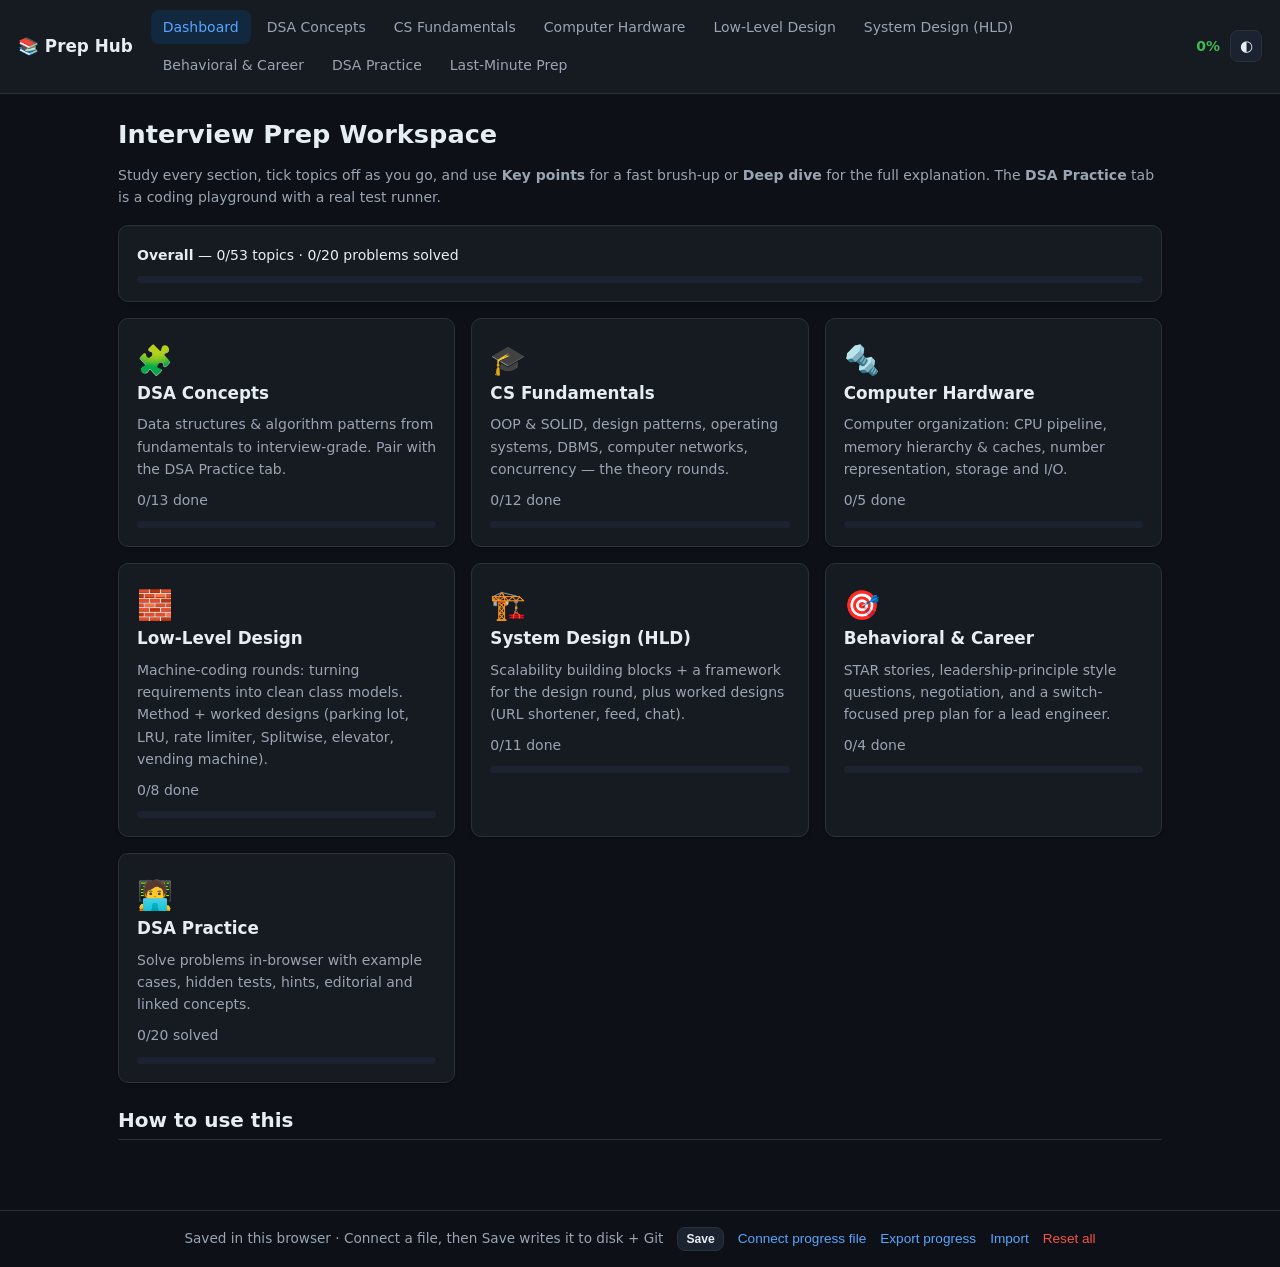
==== index.html @ 6becf801 "DSA Practice: language selector (Java default), remote run for Java/Python/C++ - Footer/workspace la" ====
<!DOCTYPE html>
<html lang="en" data-theme="dark">
<head>
<meta charset="UTF-8" />
<meta name="viewport" content="width=device-width, initial-scale=1.0" />
<title>Prep Hub — Interview Study Workspace</title>
<link rel="stylesheet" href="assets/css/style.css" />
</head>
<body>
<header class="topbar">
  <div class="brand" data-nav="#/">📚 Prep&nbsp;Hub</div>
  <nav class="tabs" id="tabs"></nav>
  <div class="topbar-right">
    <span class="streak" id="globalProgress" title="Overall completion">0%</span>
    <button class="icon-btn" id="themeToggle" title="Toggle theme">◐</button>
  </div>
</header>

<main id="view"></main>

<footer class="footer">
  <span id="syncStatus" title="Where your progress is being saved">Saved in this browser</span>
  <button class="btn small" id="saveBtn" hidden>Save</button>
  <button class="link-btn" id="connectFileBtn" hidden>Connect progress file</button>
  <button class="link-btn" id="exportBtn">Export progress</button>
  <button class="link-btn" id="importBtn">Import</button>
  <button class="link-btn danger" id="resetBtn">Reset all</button>
  <input type="file" id="importFile" accept="application/json" hidden />
</footer>

<!-- data -->
<script src="data/dsa-concepts.js"></script>
<script src="data/cs-fundamentals.js"></script>
<script src="data/hardware.js"></script>
<script src="data/lld.js"></script>
<script src="data/hld.js"></script>
<script src="data/behavioral.js"></script>
<script src="data/problems.js"></script>
<script src="data/starters.js"></script>
<!-- app -->
<script src="assets/js/runner.js"></script>
<script src="assets/js/core.js"></script>
</body>
</html>
---- assets/css/style.css ----
:root{
  --bg:#f6f7f9; --panel:#ffffff; --panel-2:#f0f2f5; --border:#e2e5ea;
  --text:#1c2128; --muted:#5b6472; --accent:#3b82f6; --accent-weak:#dbeafe;
  --ok:#16a34a; --ok-weak:#dcfce7; --warn:#d97706; --err:#dc2626; --err-weak:#fee2e2;
  --code-bg:#f4f6f8; --shadow:0 1px 3px rgba(0,0,0,.08),0 1px 2px rgba(0,0,0,.04);
  --radius:10px; --mono:ui-monospace,SFMono-Regular,"SF Mono",Menlo,Consolas,monospace;
}
:root[data-theme="dark"]{
  --bg:#0d1117; --panel:#161b22; --panel-2:#1c2330; --border:#2a313c;
  --text:#e6edf3; --muted:#9aa4b2; --accent:#58a6ff; --accent-weak:#12283f;
  --ok:#3fb950; --ok-weak:#12261b; --warn:#d29922; --err:#f85149; --err-weak:#2d1618;
  --code-bg:#0b0f15; --shadow:0 1px 3px rgba(0,0,0,.4);
}
*{box-sizing:border-box}
html,body{margin:0;padding:0}
body{background:var(--bg);color:var(--text);font:14px/1.6 system-ui,-apple-system,Segoe UI,Roboto,sans-serif}
a{color:var(--accent);text-decoration:none}
h1,h2,h3,h4{line-height:1.3;margin:1.2em 0 .5em}
h1{font-size:1.6rem;margin-top:0}
h2{font-size:1.25rem;border-bottom:1px solid var(--border);padding-bottom:.3em}
h3{font-size:1.05rem}
p{margin:.6em 0}
code{font-family:var(--mono);background:var(--code-bg);padding:.1em .35em;border-radius:4px;font-size:.9em}
pre{background:var(--code-bg);border:1px solid var(--border);border-radius:var(--radius);padding:14px;overflow:auto}
pre code{background:none;padding:0}
ul,ol{padding-left:1.4em}
li{margin:.25em 0}
table{border-collapse:collapse;width:100%;margin:1em 0;font-size:.92rem}
th,td{border:1px solid var(--border);padding:6px 10px;text-align:left}
th{background:var(--panel-2)}
blockquote{border-left:3px solid var(--accent);margin:1em 0;padding:.2em 1em;color:var(--muted);background:var(--panel-2)}

/* top bar */
.topbar{position:sticky;top:0;z-index:20;display:flex;align-items:center;gap:18px;
  padding:10px 18px;background:var(--panel);border-bottom:1px solid var(--border)}
.brand{font-weight:700;font-size:1.05rem;cursor:pointer;white-space:nowrap}
.tabs{display:flex;gap:4px;flex-wrap:wrap;flex:1}
.tabs a{padding:6px 12px;border-radius:8px;color:var(--muted);font-weight:500;white-space:nowrap}
.tabs a:hover{background:var(--panel-2);color:var(--text)}
.tabs a.active{background:var(--accent-weak);color:var(--accent)}
.topbar-right{display:flex;align-items:center;gap:10px}
.streak{font-weight:700;color:var(--ok)}
.icon-btn{background:var(--panel-2);border:1px solid var(--border);color:var(--text);
  width:32px;height:32px;border-radius:8px;cursor:pointer;font-size:15px}

main{max-width:1080px;margin:0 auto;padding:24px 18px 60px}
main.wide{max-width:1400px}

.footer{display:flex;gap:14px;align-items:center;justify-content:center;flex-wrap:wrap;
  padding:16px;border-top:1px solid var(--border);color:var(--muted);font-size:.85rem}
.link-btn{background:none;border:none;color:var(--accent);cursor:pointer;font-size:.85rem;padding:0}
.link-btn.danger{color:var(--err)}
#saveBtn.attn{background:var(--accent);color:#fff;border-color:var(--accent)}
@keyframes pulse{0%,100%{opacity:1}50%{opacity:.55}}
#saveBtn.attn{animation:pulse 1.6s ease-in-out infinite}

/* cards / grid */
.grid{display:grid;gap:16px;grid-template-columns:repeat(auto-fill,minmax(260px,1fr))}
.card{background:var(--panel);border:1px solid var(--border);border-radius:var(--radius);
  padding:18px;box-shadow:var(--shadow)}
.card h3{margin-top:0}
.section-card{cursor:pointer;transition:transform .08s,border-color .1s}
.section-card:hover{transform:translateY(-2px);border-color:var(--accent)}
.section-card .big{font-size:1.8rem}
.progress-bar{height:7px;background:var(--panel-2);border-radius:4px;overflow:hidden;margin-top:10px}
.progress-bar > i{display:block;height:100%;background:var(--ok);border-radius:4px}
.muted{color:var(--muted)}
.pill{display:inline-block;padding:2px 8px;border-radius:999px;font-size:.72rem;font-weight:600;
  background:var(--panel-2);color:var(--muted)}
.pill.easy{background:var(--ok-weak);color:var(--ok)}
.pill.medium{background:#fdecc8;color:var(--warn)}
.pill.hard{background:var(--err-weak);color:var(--err)}
:root[data-theme="dark"] .pill.medium{background:#2b2410}

/* topic list */
.topic-row{display:flex;align-items:center;gap:10px;padding:11px 14px;background:var(--panel);
  border:1px solid var(--border);border-radius:var(--radius);margin-bottom:8px}
.topic-row .t-title{flex:1;font-weight:600;cursor:pointer}
.topic-row .t-title:hover{color:var(--accent)}
.topic-row.done{opacity:.62}
.topic-row.done .t-title{text-decoration:line-through}
.chk{width:20px;height:20px;border:2px solid var(--border);border-radius:6px;cursor:pointer;
  display:grid;place-items:center;flex-shrink:0;background:var(--panel)}
.chk.on{background:var(--ok);border-color:var(--ok);color:#fff}
.btn{background:var(--panel-2);border:1px solid var(--border);color:var(--text);
  padding:6px 11px;border-radius:8px;cursor:pointer;font-size:.82rem;font-weight:600;white-space:nowrap}
.btn:hover{border-color:var(--accent);color:var(--accent)}
.btn.primary{background:var(--accent);color:#fff;border-color:var(--accent)}
.btn.primary:hover{opacity:.9;color:#fff}
.btn.small{padding:4px 8px;font-size:.76rem}

.crumbs{color:var(--muted);margin-bottom:8px;font-size:.85rem}
.crumbs a{color:var(--muted)}

/* detail panel */
.detail-actions{display:flex;gap:8px;flex-wrap:wrap;margin:14px 0 20px}
.brushup-box{background:var(--accent-weak);border:1px solid var(--accent);border-radius:var(--radius);
  padding:16px 18px;margin:16px 0}
.brushup-box h4{margin-top:0;color:var(--accent)}
.diagram{background:var(--panel);border:1px solid var(--border);border-radius:var(--radius);padding:16px;margin:16px 0;text-align:center}
.diagram svg{max-width:100%;height:auto}
.diagram figcaption{color:var(--muted);font-size:.82rem;margin-top:8px}
.tag-row{display:flex;gap:6px;flex-wrap:wrap;margin:6px 0}

/* search / filter */
.toolbar{display:flex;gap:10px;flex-wrap:wrap;margin-bottom:18px;align-items:center}
.toolbar input,.toolbar select{background:var(--panel);border:1px solid var(--border);color:var(--text);
  padding:8px 10px;border-radius:8px;font-size:.9rem}
.toolbar input[type=search]{flex:1;min-width:180px}

/* problem workspace */
.pw{display:grid;grid-template-columns:minmax(340px,1fr) minmax(420px,1.15fr);gap:0;
  border:1px solid var(--border);border-radius:var(--radius);overflow:hidden;min-height:70vh}
.pw-left,.pw-right{display:flex;flex-direction:column;min-width:0}
.pw-left{border-right:1px solid var(--border);background:var(--panel)}
.pw-tabs{display:flex;gap:2px;padding:8px 8px 0;border-bottom:1px solid var(--border);background:var(--panel-2)}
.pw-tabs button{background:none;border:none;color:var(--muted);padding:8px 12px;cursor:pointer;
  font-weight:600;font-size:.85rem;border-radius:6px 6px 0 0}
.pw-tabs button.active{background:var(--panel);color:var(--text)}
.pw-pane{padding:18px;overflow:auto;flex:1}
.pw-right{background:var(--code-bg)}
.pw-editor{flex:1;display:flex;flex-direction:column}
.pw-editor textarea{flex:1;width:100%;border:none;resize:none;padding:14px;font-family:var(--mono);
  font-size:13px;line-height:1.55;background:var(--code-bg);color:var(--text);outline:none;tab-size:2}
.pw-langbar{display:flex;align-items:center;gap:12px;padding:8px 10px;border-bottom:1px solid var(--border);
  background:var(--panel-2);flex-wrap:wrap}
.pw-langbar label{font-weight:600;font-size:.82rem;display:flex;align-items:center;gap:6px}
.pw-langbar select{background:var(--panel);border:1px solid var(--border);color:var(--text);
  padding:4px 8px;border-radius:6px;font-size:.85rem;font-weight:600}
.pw-langbar .lang-note{font-size:.75rem}
.pw-toolbar{display:flex;gap:8px;padding:10px;border-top:1px solid var(--border);background:var(--panel-2);flex-wrap:wrap;align-items:center}
.pw-console{max-height:38%;overflow:auto;border-top:1px solid var(--border);background:var(--panel);
  padding:12px 14px;font-family:var(--mono);font-size:12.5px}
.case{border:1px solid var(--border);border-radius:8px;padding:10px 12px;margin:8px 0;background:var(--panel)}
.case.pass{border-color:var(--ok)}
.case.fail{border-color:var(--err)}
.case .k{color:var(--muted)}
.result-banner{padding:10px 14px;border-radius:8px;font-weight:700;margin-bottom:10px}
.result-banner.pass{background:var(--ok-weak);color:var(--ok)}
.result-banner.fail{background:var(--err-weak);color:var(--err)}
.spoiler{border:1px dashed var(--border);border-radius:8px;padding:0 14px;margin:12px 0}
.spoiler summary{cursor:pointer;padding:12px 0;font-weight:600;color:var(--accent)}

@media(max-width:860px){
  .pw{grid-template-columns:1fr}
  .pw-left{border-right:none;border-bottom:1px solid var(--border)}
  .tabs{overflow-x:auto}
}
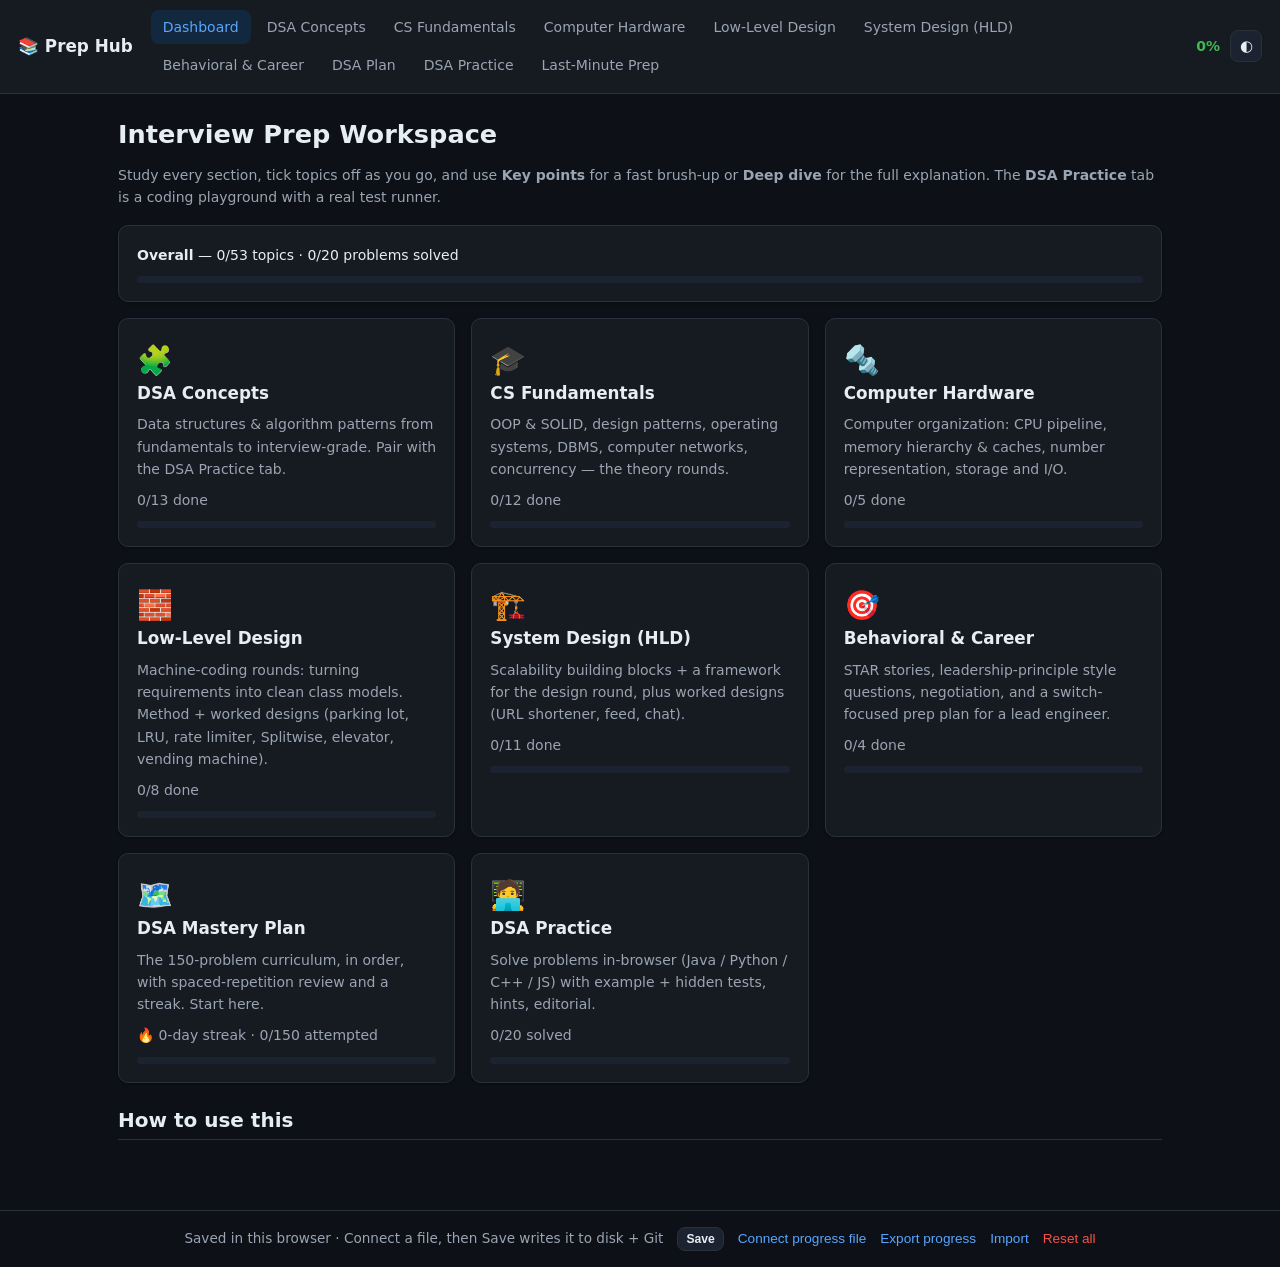
==== commit 9374d04b: "Add DSA Mastery Plan: 150-problem roadmap + spaced-repetition tracker - data/roadmap.js: NeetCode-15" ====
--- a/index.html
+++ b/index.html
@@ -37,6 +37,7 @@
 <script src="data/behavioral.js"></script>
 <script src="data/problems.js"></script>
 <script src="data/starters.js"></script>
+<script src="data/roadmap.js"></script>
 <!-- app -->
 <script src="assets/js/runner.js"></script>
 <script src="assets/js/core.js"></script>
--- a/assets/css/style.css
+++ b/assets/css/style.css
@@ -141,6 +141,34 @@
 .spoiler{border:1px dashed var(--border);border-radius:8px;padding:0 14px;margin:12px 0}
 .spoiler summary{cursor:pointer;padding:12px 0;font-weight:600;color:var(--accent)}
 
+/* study plan */
+.plan-stats{display:flex;gap:12px;flex-wrap:wrap;margin:14px 0 4px}
+.plan-stat{background:var(--panel);border:1px solid var(--border);border-radius:var(--radius);
+  padding:10px 16px;min-width:110px;box-shadow:var(--shadow)}
+.plan-stat b{display:block;font-size:1.5rem;line-height:1.1}
+.plan-stat span{font-size:.78rem;color:var(--muted)}
+.plan-stat.hot{border-color:var(--warn)}
+.plan-stat.hot b{color:var(--warn)}
+.plan-group{background:var(--panel);border:1px solid var(--border);border-radius:var(--radius);margin-bottom:10px;padding:4px 10px}
+.plan-group > summary{cursor:pointer;padding:10px 4px;display:flex;gap:12px;align-items:baseline;flex-wrap:wrap;list-style:none}
+.plan-group > summary::-webkit-details-marker{display:none}
+.plan-group > summary::before{content:"▸";color:var(--muted);margin-right:2px}
+.plan-group[open] > summary::before{content:"▾"}
+.pg-name{font-weight:700}
+.pg-count{font-size:.8rem}
+.pg-note{font-size:.82rem;margin:0 0 8px 14px}
+.plan-row{padding:8px 10px;gap:8px}
+.plan-row.mastered{opacity:.62}
+.plan-row .rate{display:flex;gap:2px;flex-shrink:0}
+.plan-row .rate button{background:var(--panel-2);border:1px solid var(--border);border-radius:6px;
+  width:28px;height:26px;cursor:pointer;font-size:13px;filter:grayscale(1) opacity(.55)}
+.plan-row .rate button:hover{filter:none}
+.plan-row .rate button.on{filter:none;border-color:var(--accent);background:var(--accent-weak)}
+.plan-row .t-title{cursor:default}
+.plan-row .t-title:hover{color:inherit}
+.row-links{display:flex;gap:10px;flex-shrink:0;font-size:.8rem}
+.row-links a{white-space:nowrap}
+
 @media(max-width:860px){
   .pw{grid-template-columns:1fr}
   .pw-left{border-right:none;border-bottom:1px solid var(--border)}
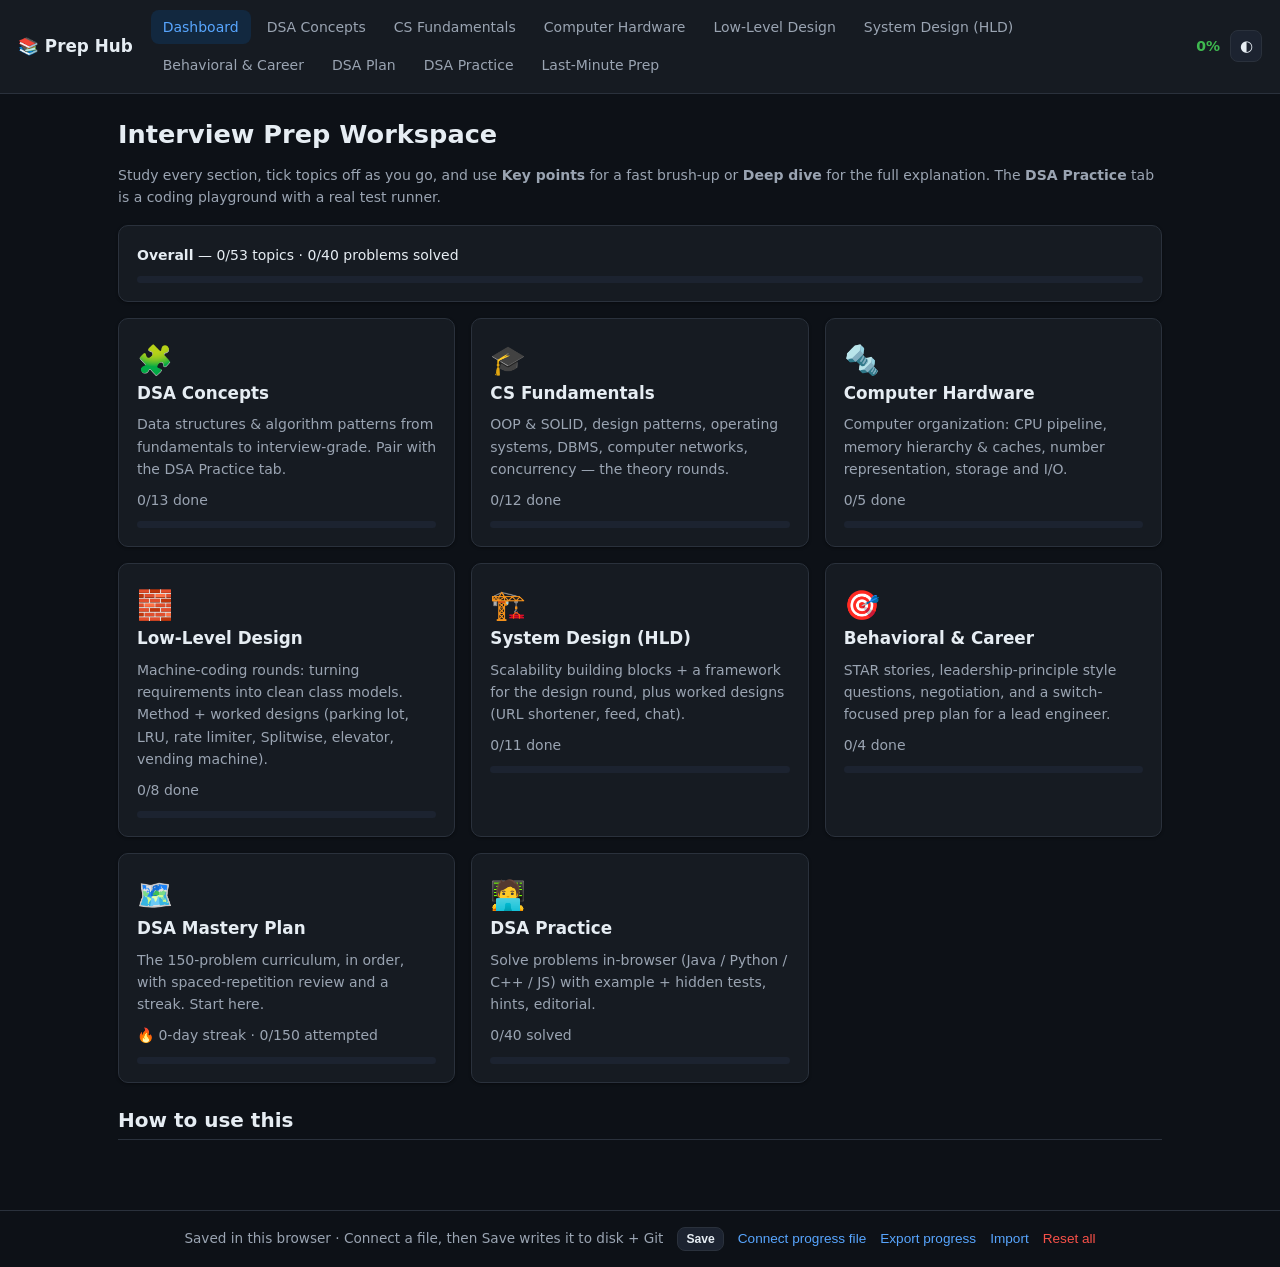
==== commit e7eab172: "Add 20 more practice problems (batch 2) + wire into the roadmap - data/problems-2.js: longest-consec" ====
--- a/index.html
+++ b/index.html
@@ -36,7 +36,9 @@
 <script src="data/hld.js"></script>
 <script src="data/behavioral.js"></script>
 <script src="data/problems.js"></script>
+<script src="data/problems-2.js"></script>
 <script src="data/starters.js"></script>
+<script src="data/starters-2.js"></script>
 <script src="data/roadmap.js"></script>
 <!-- app -->
 <script src="assets/js/runner.js"></script>
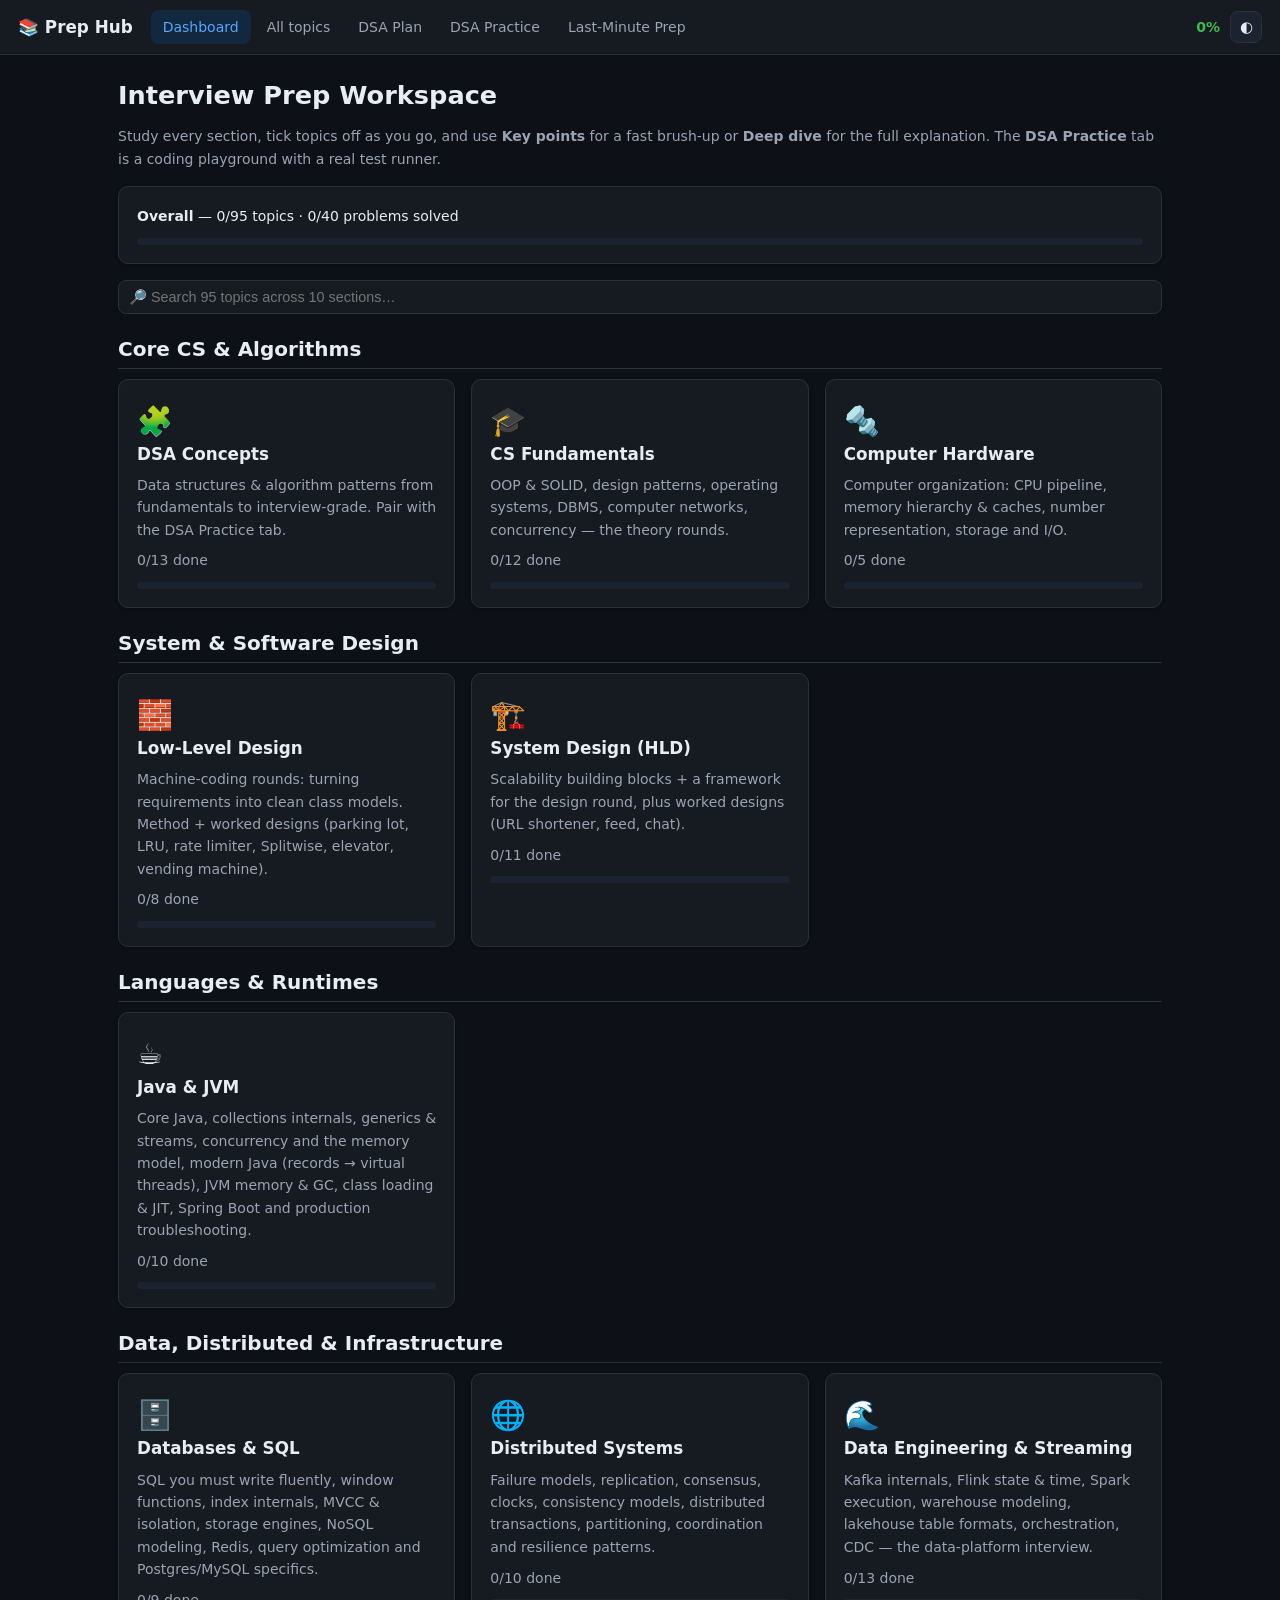
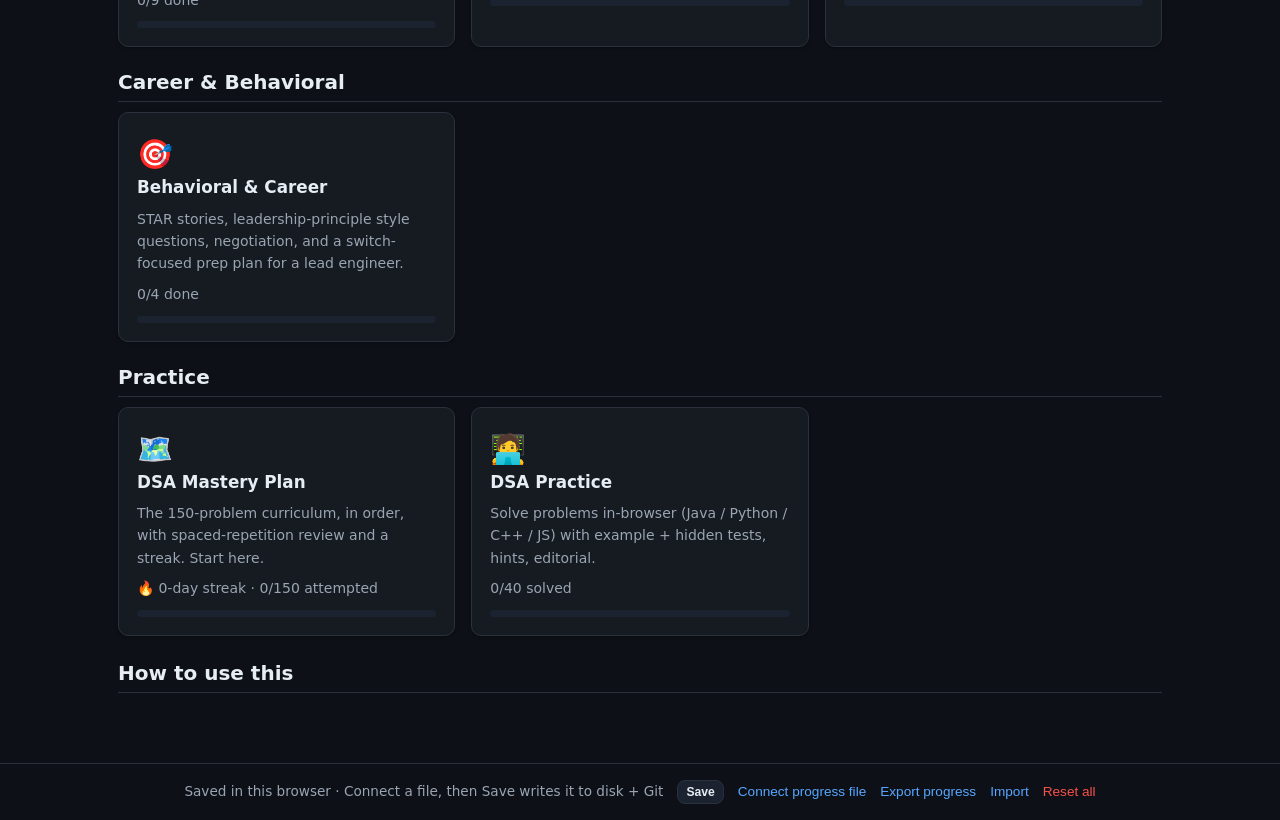
==== commit 1524717e: "Library: 42 new topics (Java, Databases, Distributed Systems, Data Engineering), summaries + resourc" ====
--- a/index.html
+++ b/index.html
@@ -35,11 +35,16 @@
 <script src="data/lld.js"></script>
 <script src="data/hld.js"></script>
 <script src="data/behavioral.js"></script>
+<script src="data/java.js"></script>
+<script src="data/databases.js"></script>
+<script src="data/distributed.js"></script>
+<script src="data/data-eng.js"></script>
 <script src="data/problems.js"></script>
 <script src="data/problems-2.js"></script>
 <script src="data/starters.js"></script>
 <script src="data/starters-2.js"></script>
 <script src="data/roadmap.js"></script>
+<script src="data/zz-summaries.js"></script>
 <!-- app -->
 <script src="assets/js/runner.js"></script>
 <script src="assets/js/core.js"></script>
--- a/assets/css/style.css
+++ b/assets/css/style.css
@@ -174,3 +174,11 @@
   .pw-left{border-right:none;border-bottom:1px solid var(--border)}
   .tabs{overflow-x:auto}
 }
+
+/* summaries, resources, all-topics */
+.t-sum{display:block;font-weight:400;font-size:.84rem;color:var(--muted);margin-top:2px;line-height:1.4}
+.topic-summary{font-size:1.02rem;color:var(--muted);margin:6px 0 4px;max-width:900px}
+.res-list{list-style:none;padding-left:0}
+.res-list li{margin:6px 0}
+th,td{vertical-align:top}
+@media (max-width:700px){table{display:block;overflow-x:auto}}
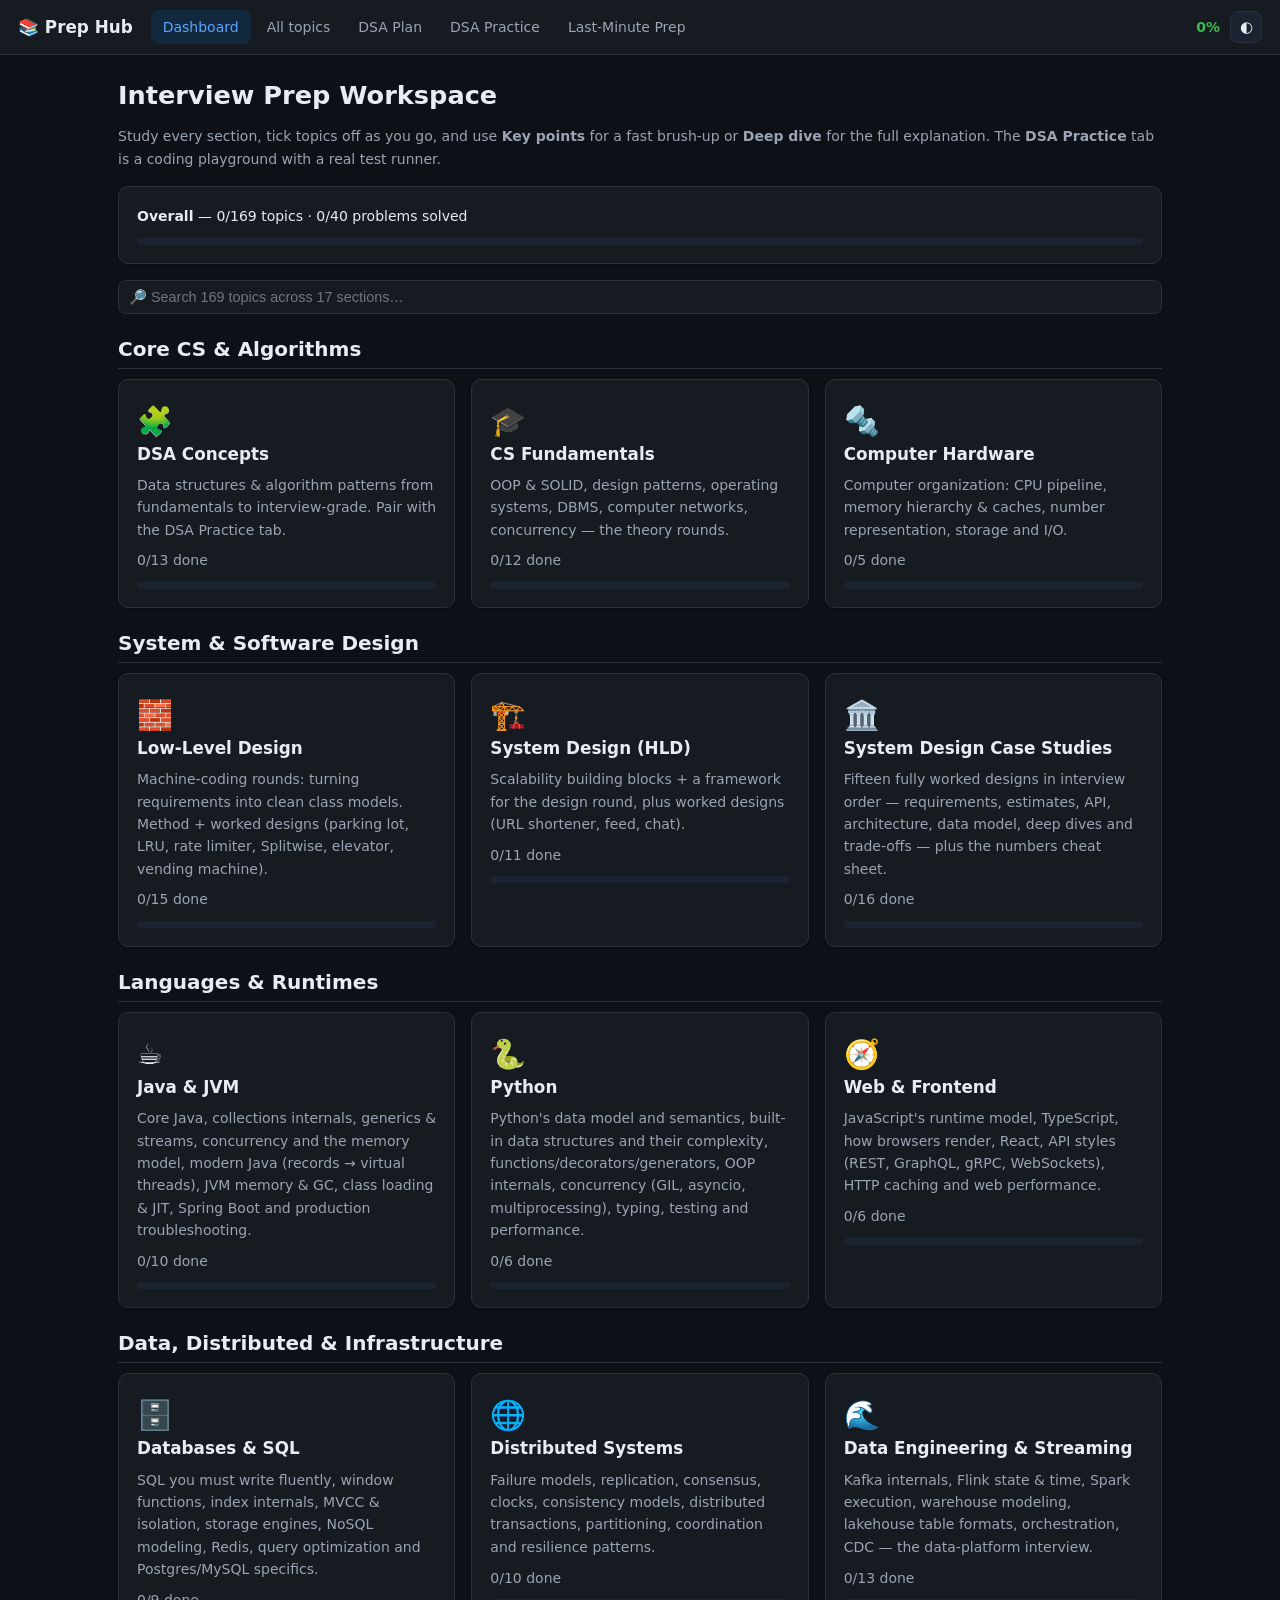
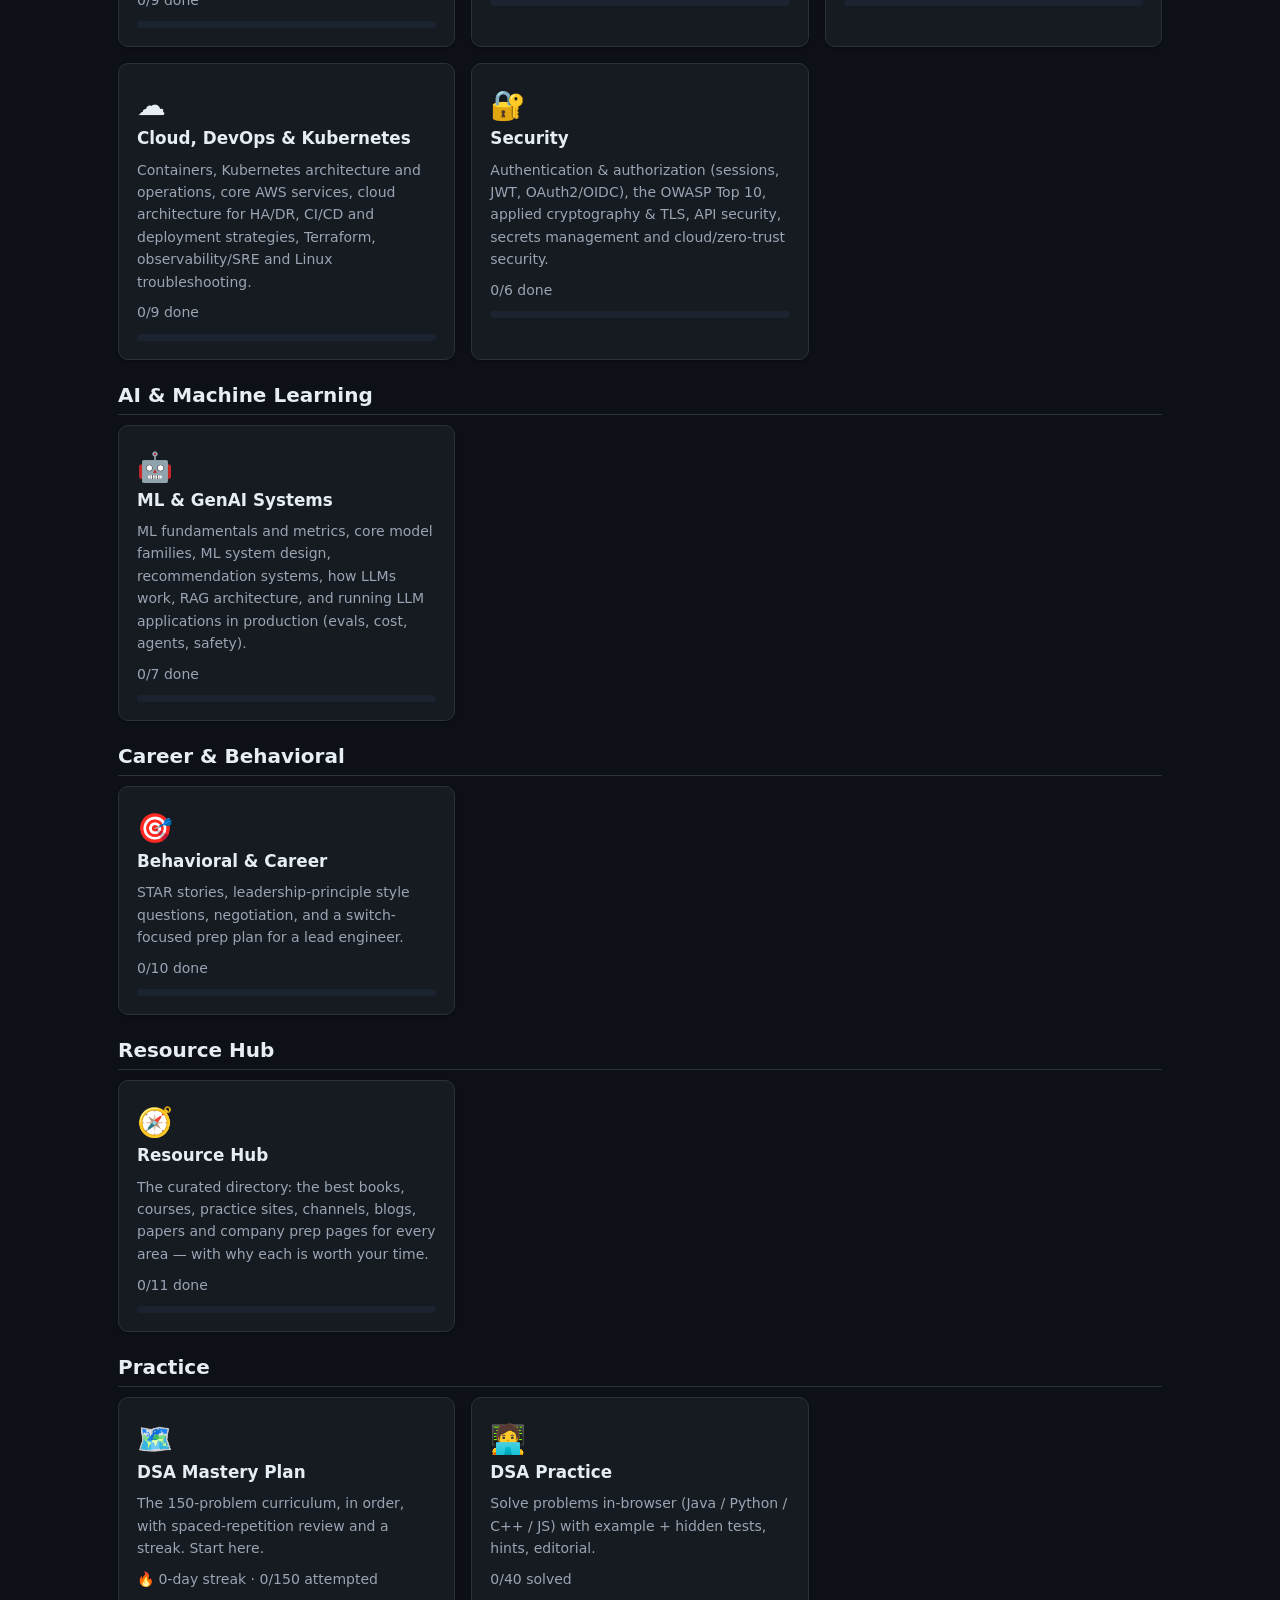
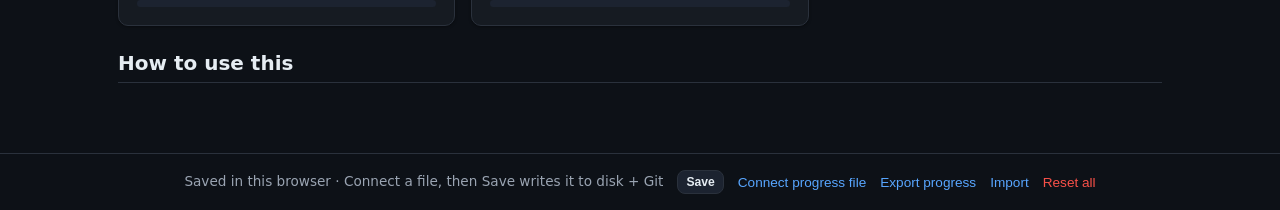
==== commit 46b8aa7f: "Library: 169 topics — Cloud/K8s, Security, Python, Web, ML/GenAI, 16 system design case studies, 7 m" ====
--- a/index.html
+++ b/index.html
@@ -39,6 +39,15 @@
 <script src="data/databases.js"></script>
 <script src="data/distributed.js"></script>
 <script src="data/data-eng.js"></script>
+<script src="data/cloud.js"></script>
+<script src="data/security.js"></script>
+<script src="data/python.js"></script>
+<script src="data/web.js"></script>
+<script src="data/ml.js"></script>
+<script src="data/hld-cases.js"></script>
+<script src="data/lld-more.js"></script>
+<script src="data/career-more.js"></script>
+<script src="data/resources.js"></script>
 <script src="data/problems.js"></script>
 <script src="data/problems-2.js"></script>
 <script src="data/starters.js"></script>
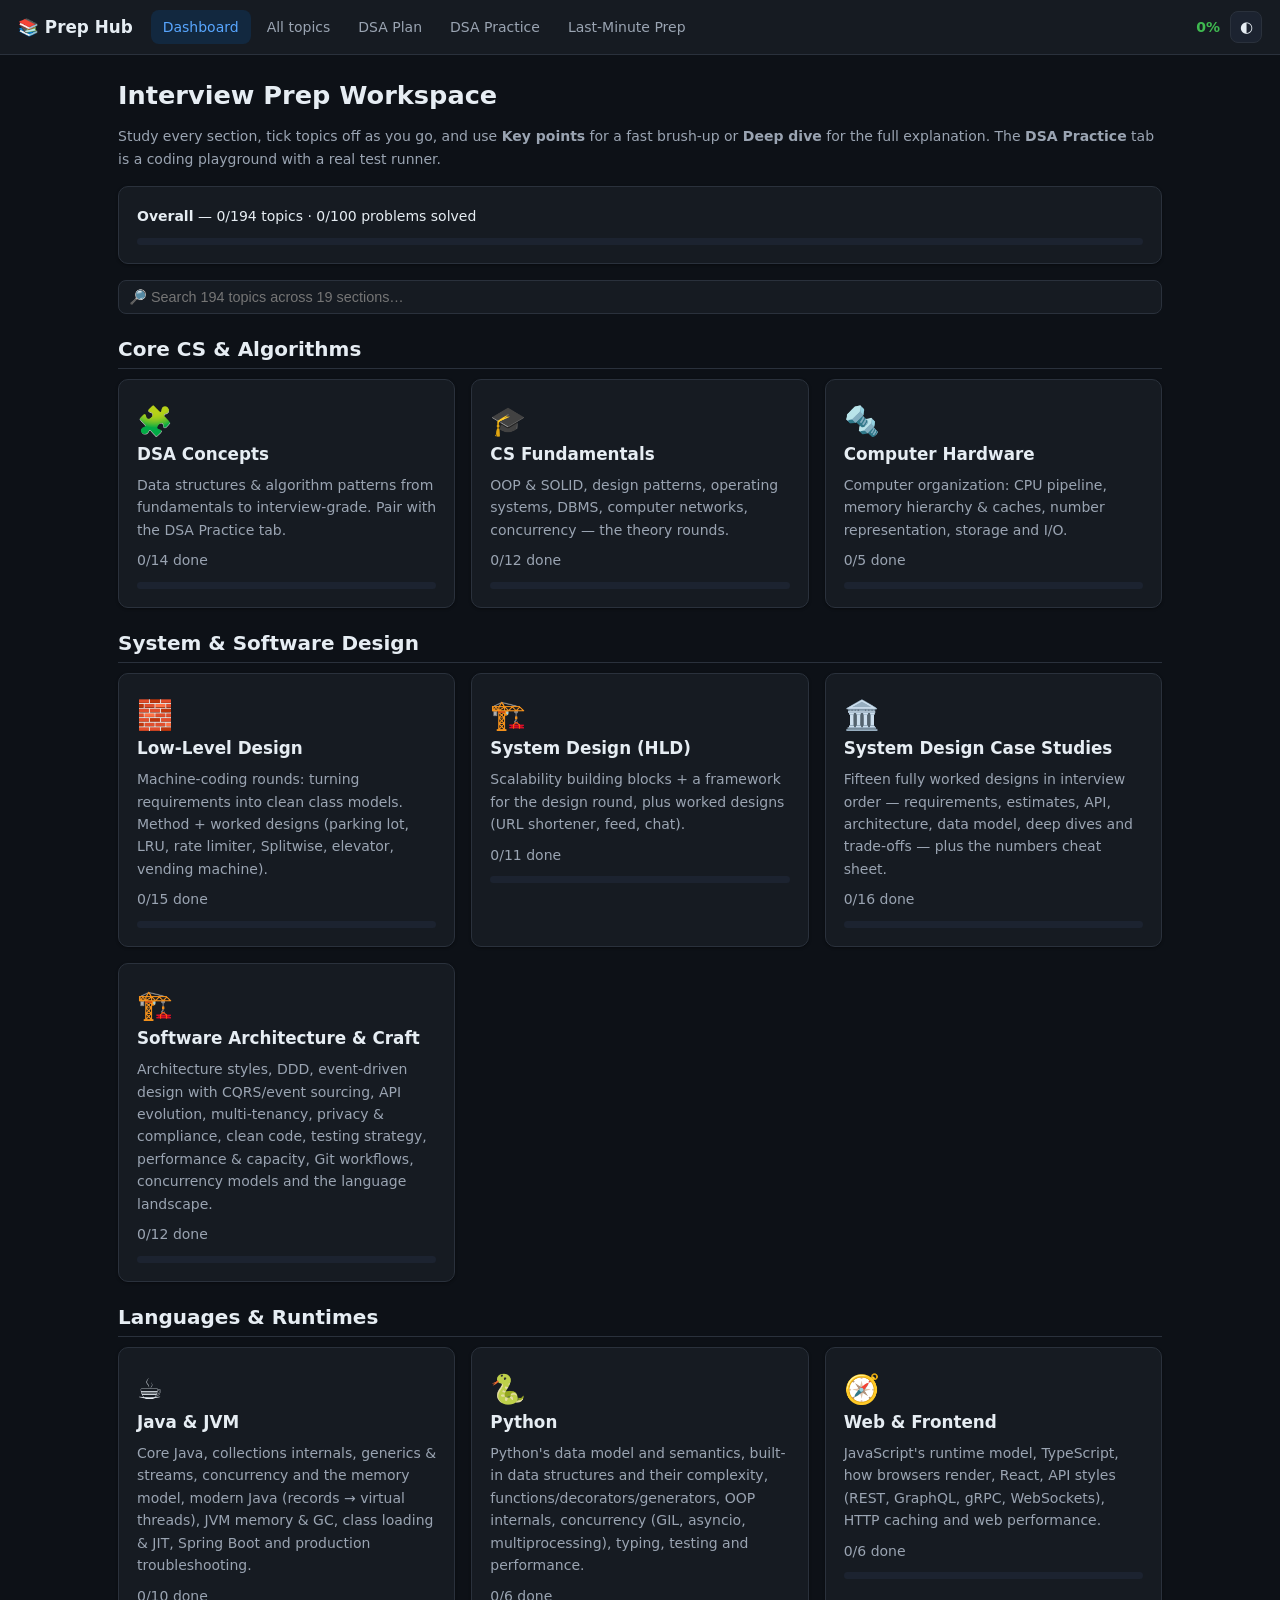
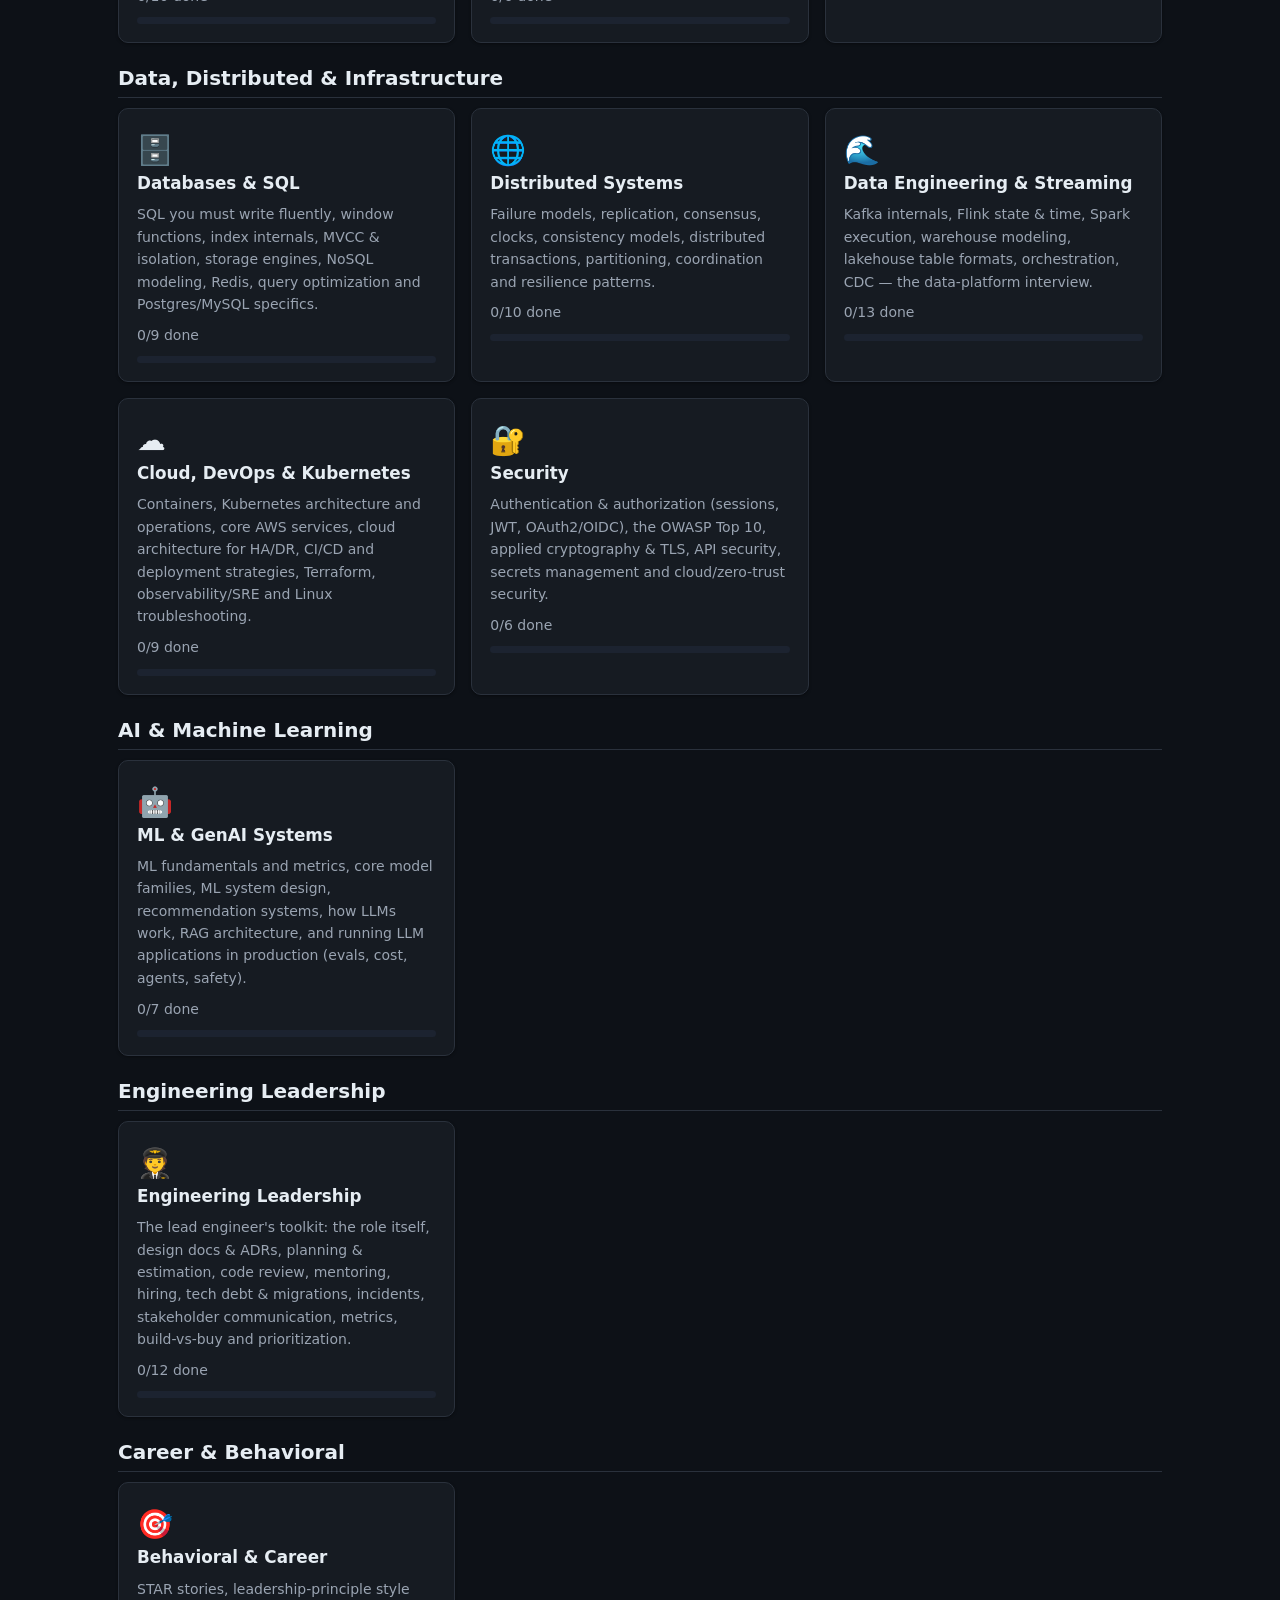
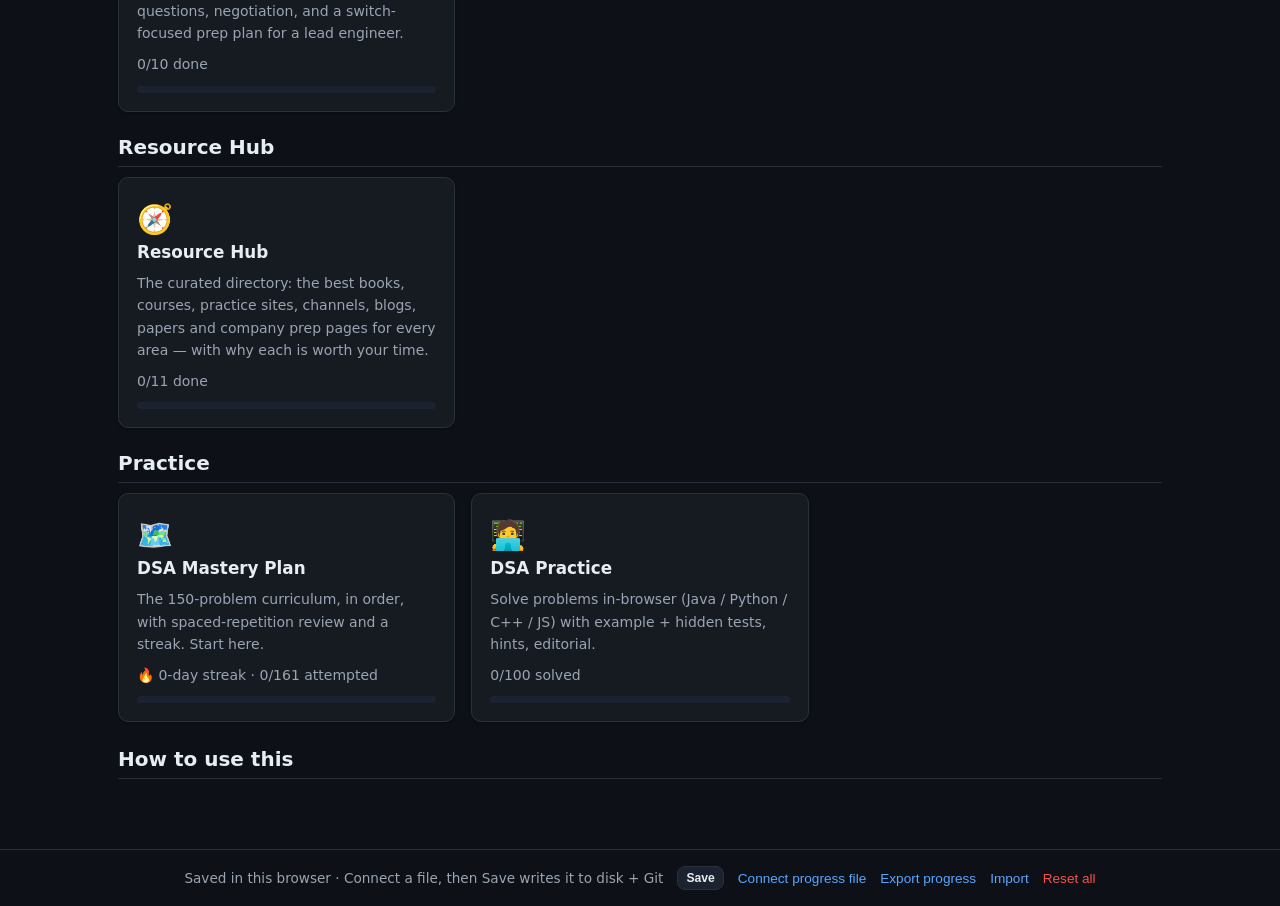
==== commit ea73a1ad: "60 big-tech DSA problems with tests, company tags, 'if stuck' ladders and Java/Python starters; solv" ====
--- a/index.html
+++ b/index.html
@@ -48,11 +48,18 @@
 <script src="data/lld-more.js"></script>
 <script src="data/career-more.js"></script>
 <script src="data/resources.js"></script>
+<script src="data/dsa-patterns.js"></script>
+<script src="data/leadership.js"></script>
+<script src="data/architecture.js"></script>
 <script src="data/problems.js"></script>
 <script src="data/problems-2.js"></script>
 <script src="data/starters.js"></script>
 <script src="data/starters-2.js"></script>
+<script src="data/problems-3.js"></script>
+<script src="data/problems-4.js"></script>
+<script src="data/problems-5.js"></script>
 <script src="data/roadmap.js"></script>
+<script src="data/dsa-guides.js"></script>
 <script src="data/zz-summaries.js"></script>
 <!-- app -->
 <script src="assets/js/runner.js"></script>
--- a/assets/css/style.css
+++ b/assets/css/style.css
@@ -182,3 +182,10 @@
 .res-list li{margin:6px 0}
 th,td{vertical-align:top}
 @media (max-width:700px){table{display:block;overflow-x:auto}}
+
+/* company tags, stuck ladder, plan guides */
+.pill.co{background:rgba(124,156,255,.14);color:var(--accent)}
+.stuck-steps li{margin:8px 0}
+.stuck-steps .hidden-step{display:none}
+.guide-box{margin:-4px 0 10px 34px;padding:10px 14px;border:1px dashed var(--border);border-radius:var(--radius);background:var(--panel);font-size:.9rem}
+.guide-box .spoiler{margin:6px 0}
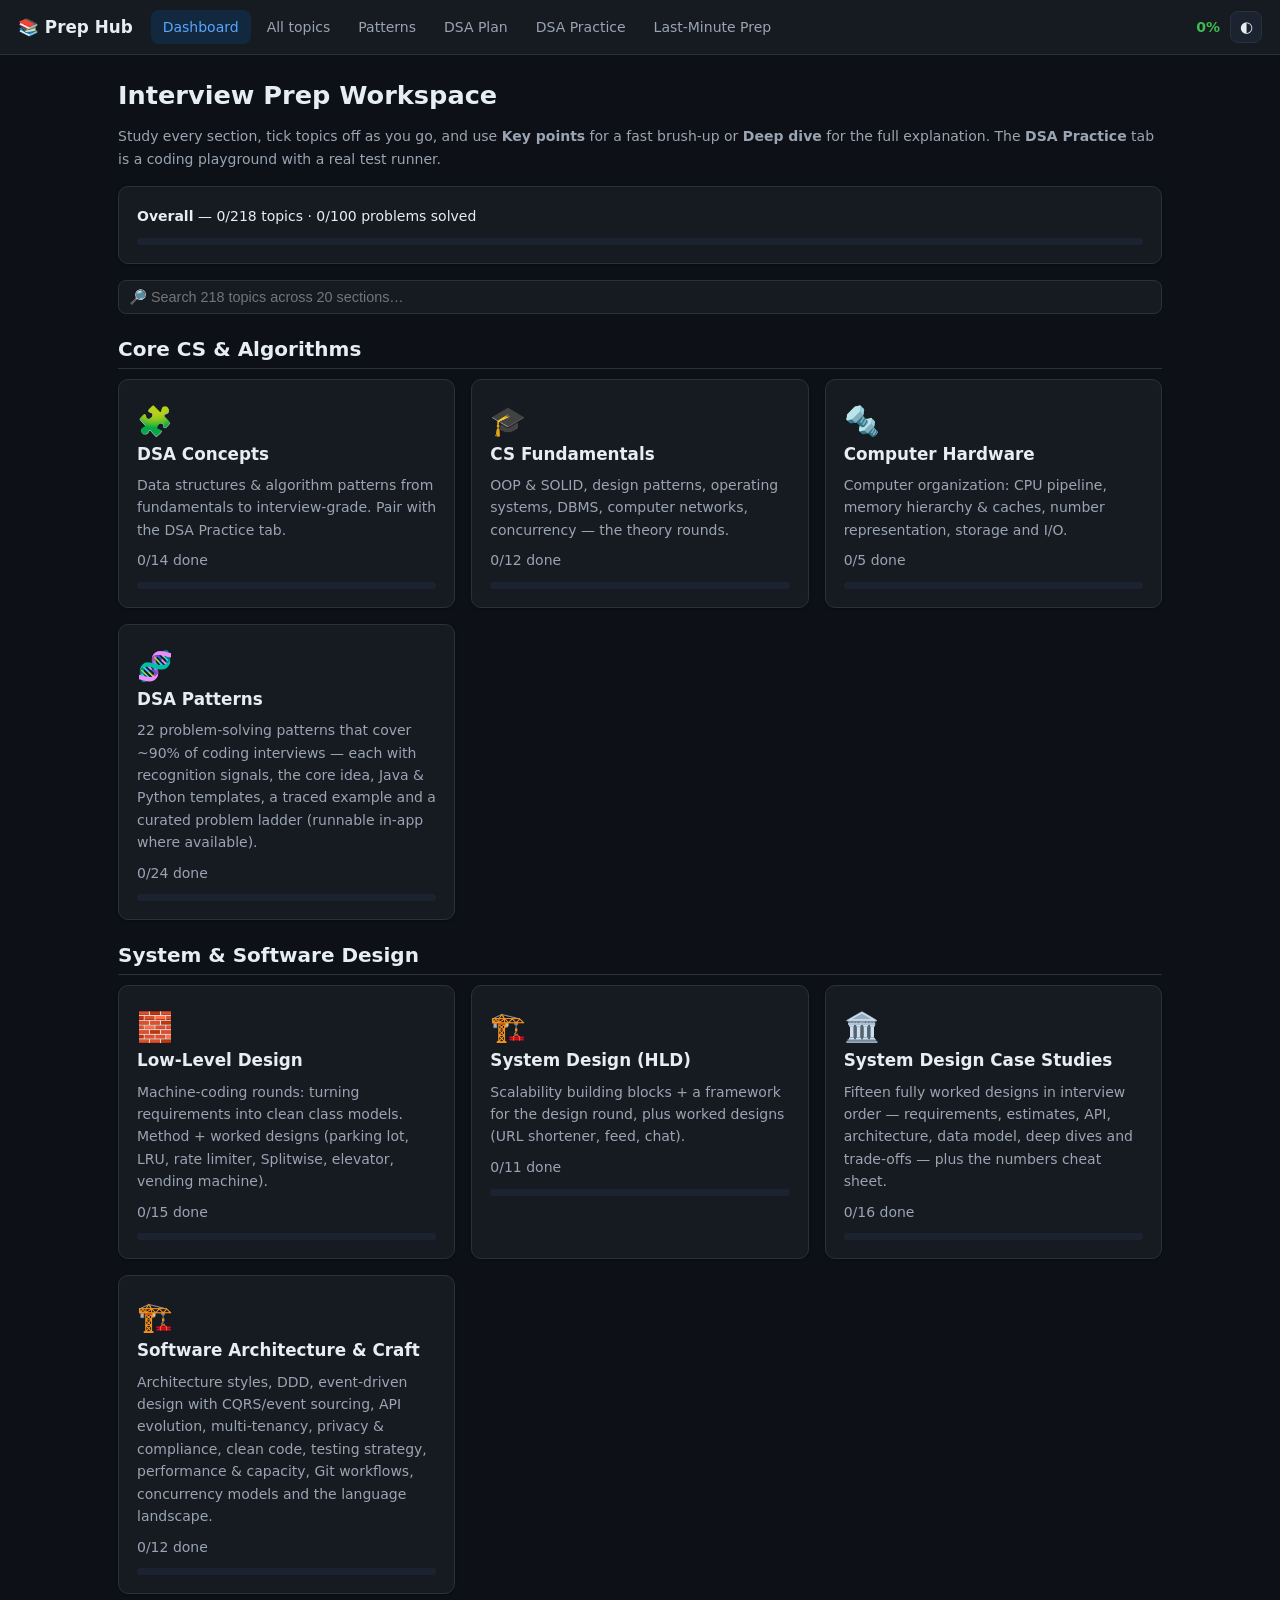
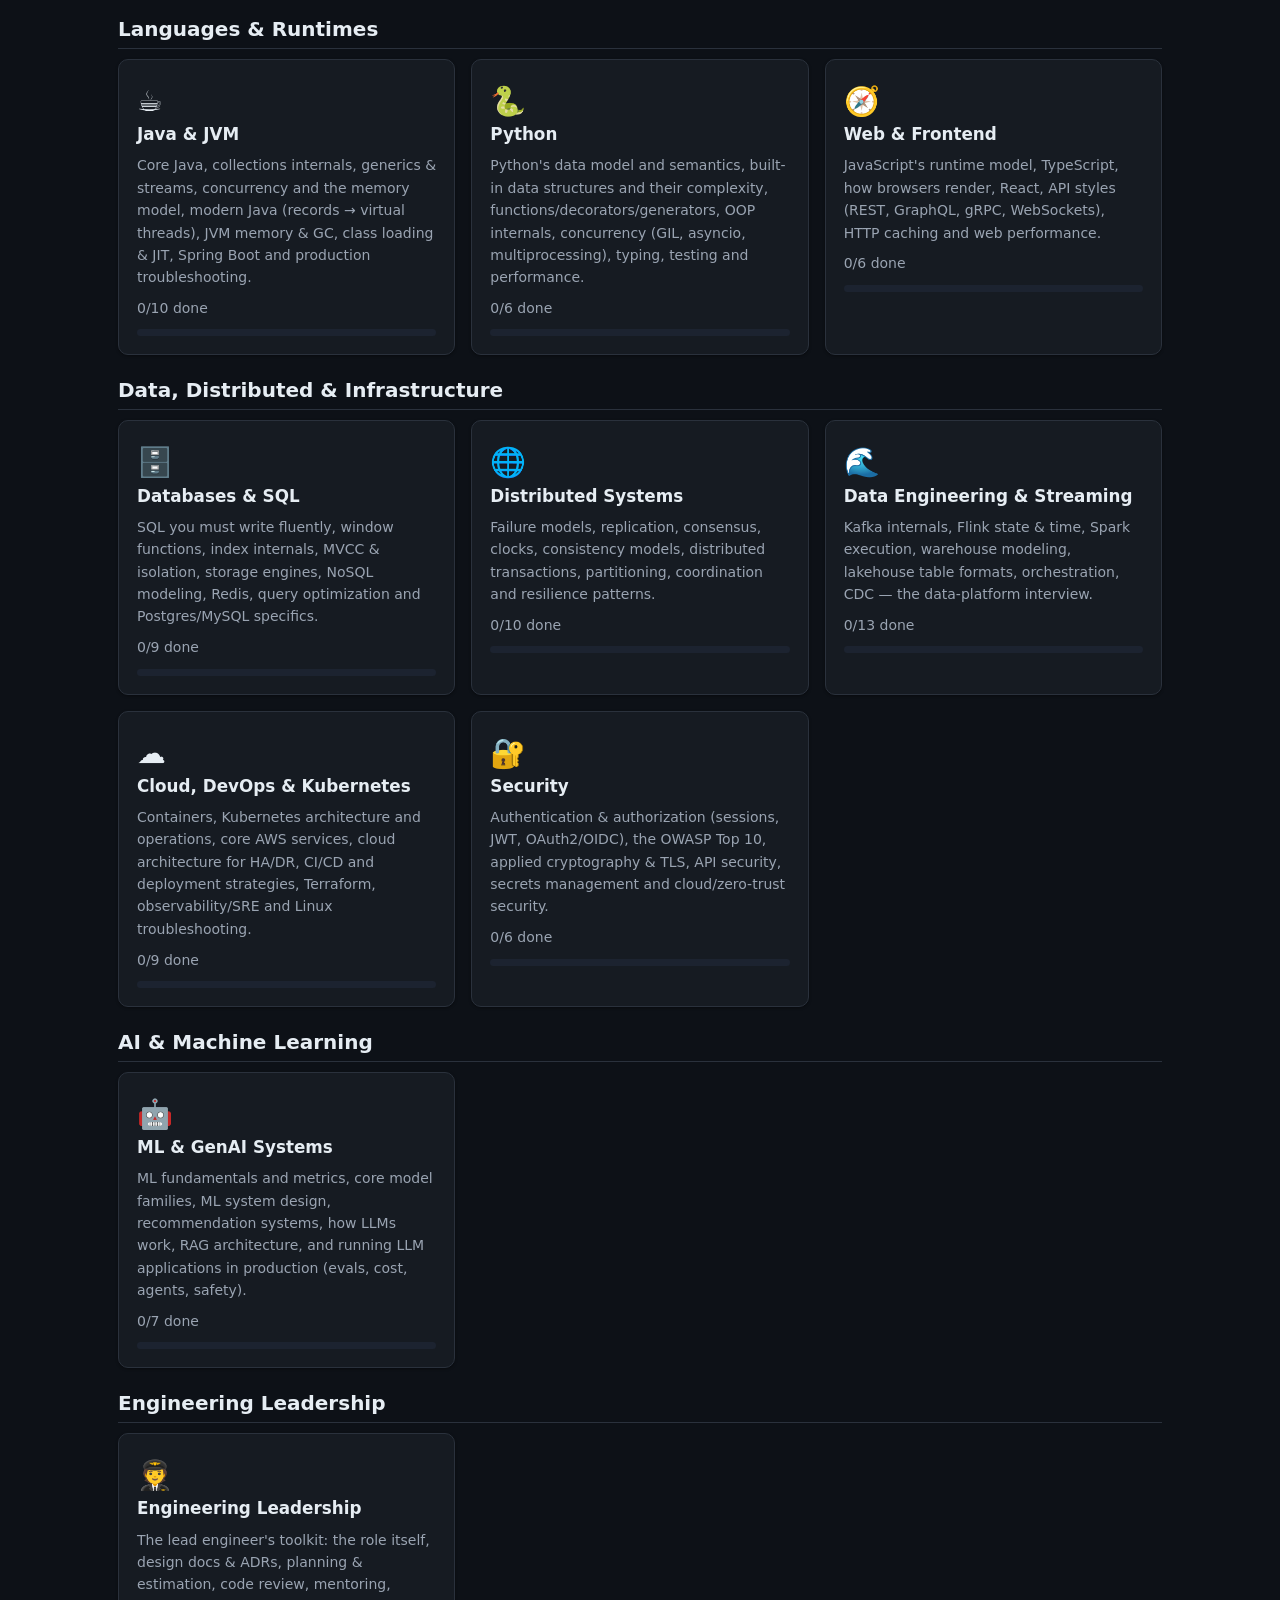
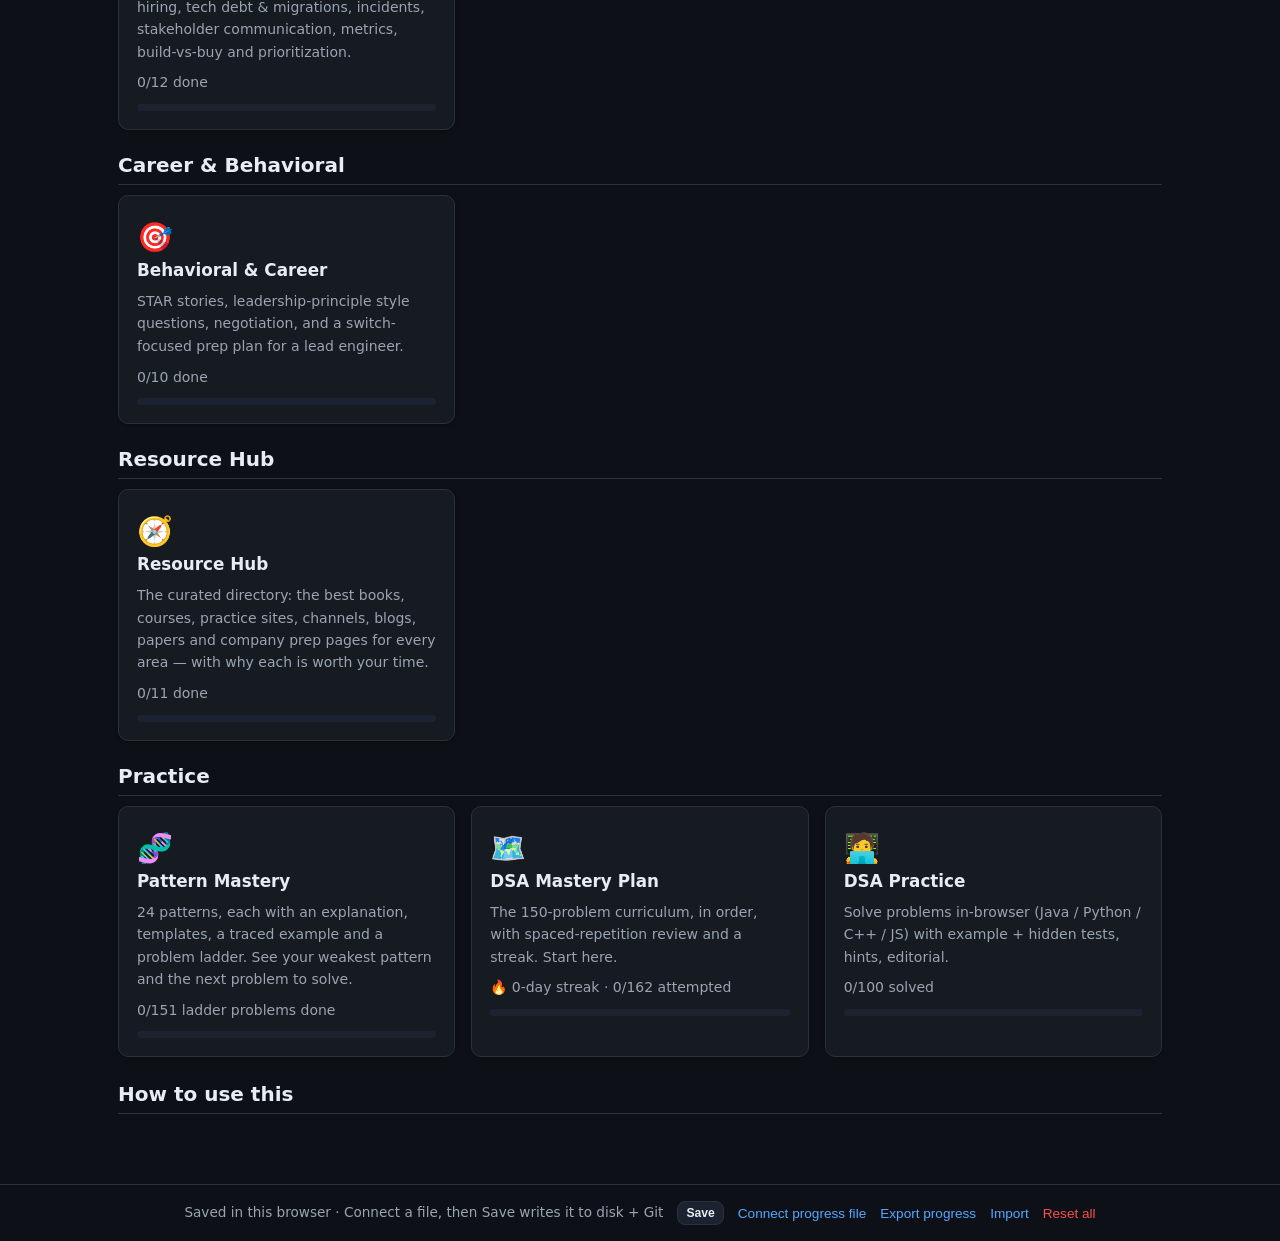
==== commit 44046ddf: "DSA Patterns: 24 pattern guides (signals, idea, Java+Python templates, traced example, variations, p" ====
--- a/index.html
+++ b/index.html
@@ -49,10 +49,12 @@
 <script src="data/career-more.js"></script>
 <script src="data/resources.js"></script>
 <script src="data/dsa-patterns.js"></script>
+<script src="data/patterns.js"></script>
 <script src="data/leadership.js"></script>
 <script src="data/architecture.js"></script>
 <script src="data/problems.js"></script>
 <script src="data/problems-2.js"></script>
+<script src="data/problems-enrich.js"></script>
 <script src="data/starters.js"></script>
 <script src="data/starters-2.js"></script>
 <script src="data/problems-3.js"></script>
--- a/assets/css/style.css
+++ b/assets/css/style.css
@@ -189,3 +189,29 @@
 .stuck-steps .hidden-step{display:none}
 .guide-box{margin:-4px 0 10px 34px;padding:10px 14px;border:1px dashed var(--border);border-radius:var(--radius);background:var(--panel);font-size:.9rem}
 .guide-box .spoiler{margin:6px 0}
+
+/* phone widths: let rows wrap instead of widening the page */
+pre{overflow-x:auto;max-width:100%}
+.topic-row .t-title{min-width:0;overflow-wrap:anywhere}
+@media (max-width:700px){
+  .topic-row{flex-wrap:wrap}
+  .topic-row .t-title{flex:1 1 calc(100% - 40px)}
+  .row-links{flex-wrap:wrap;display:inline-flex;gap:8px}
+  .toolbar{flex-wrap:wrap}
+  .toolbar input,.toolbar select{max-width:100%}
+  .guide-box{margin-left:0}
+}
+@media (max-width:700px){
+  .detail-actions .btn{white-space:normal;text-align:left;max-width:100%}
+  .toolbar select{min-width:0;width:100%}
+}
+/* long unbreakable tokens (URLs, identifiers, inline code) must wrap, never widen the page */
+li, p, td, .brushup-box { overflow-wrap: anywhere; }
+:not(pre) > code { overflow-wrap: anywhere; word-break: break-word; }
+
+/* pattern ladder, timer */
+.ladder ol{padding-left:1.2em}
+.ladder li{margin:6px 0}
+.ladder li.lad-done b{text-decoration:line-through;opacity:.7}
+.pw-timer{margin-left:auto}
+.pw-timer .btn.over{background:var(--err);border-color:var(--err);color:#fff}
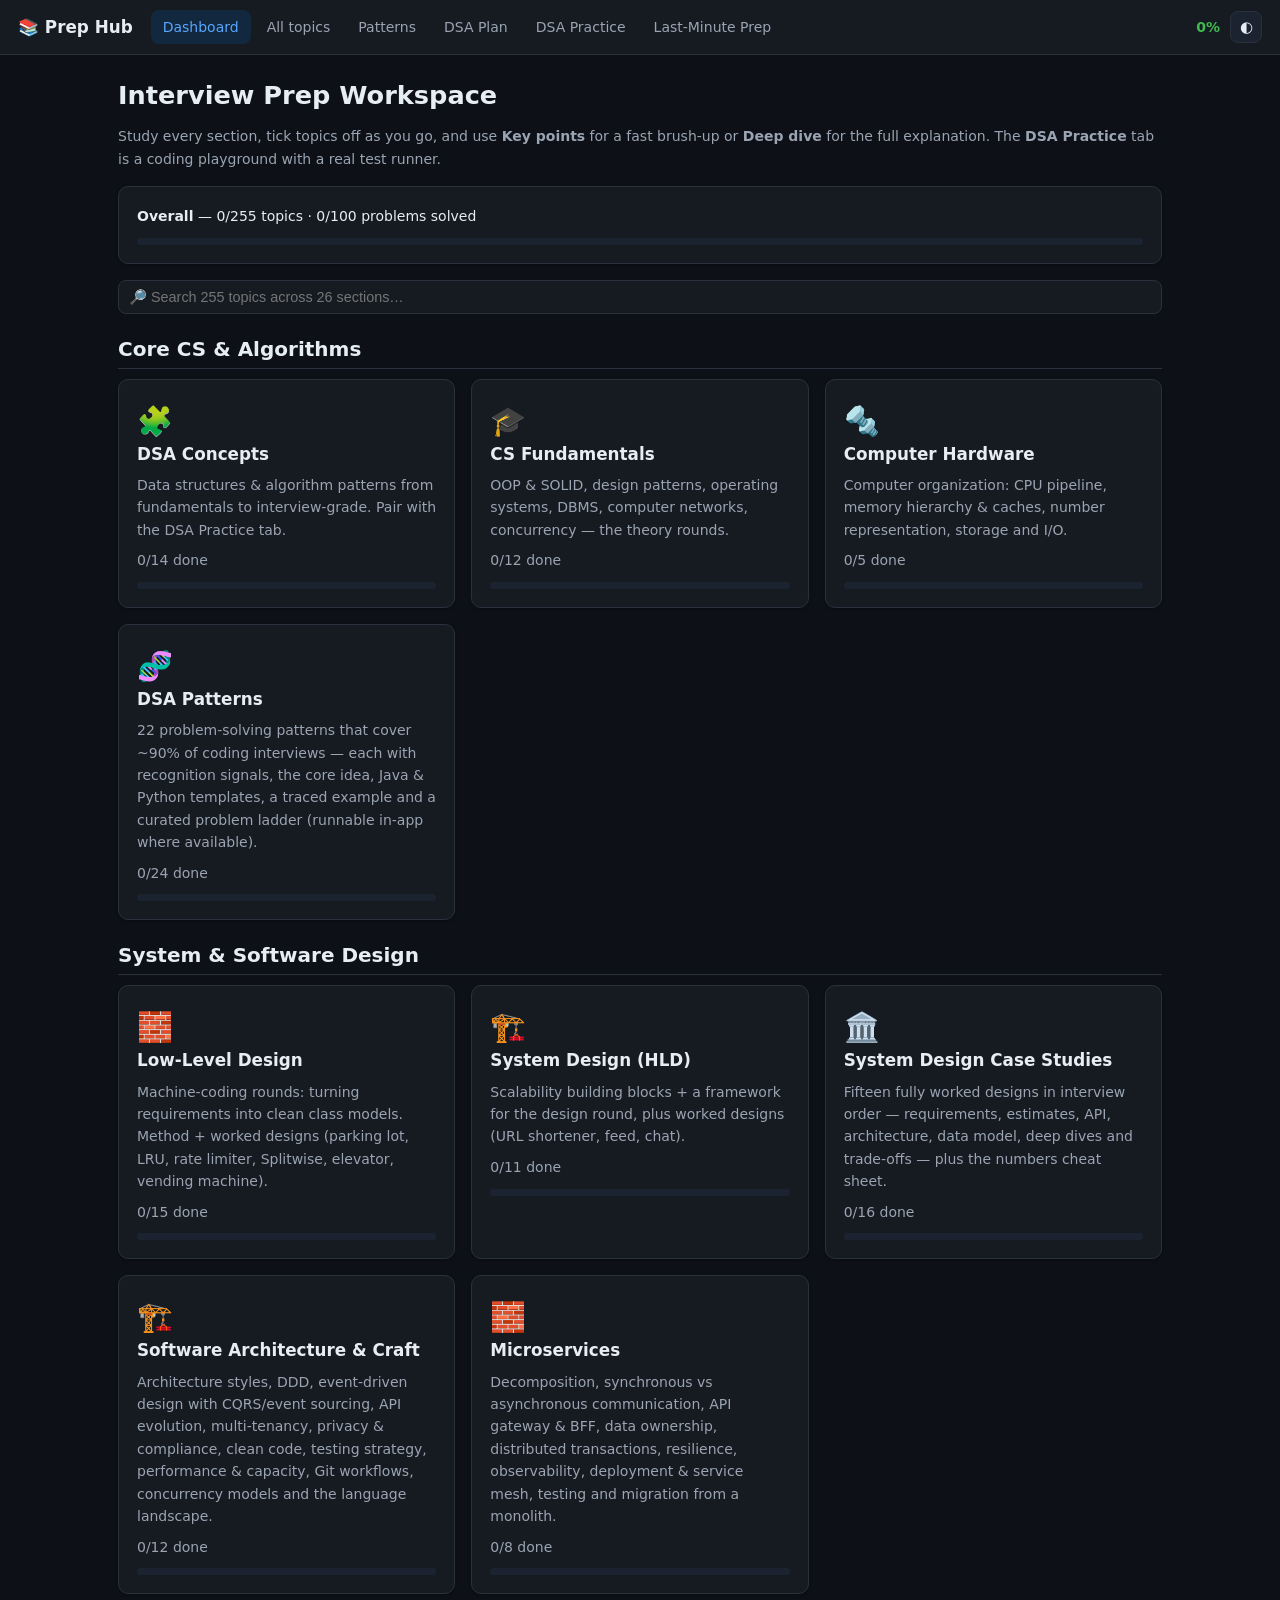
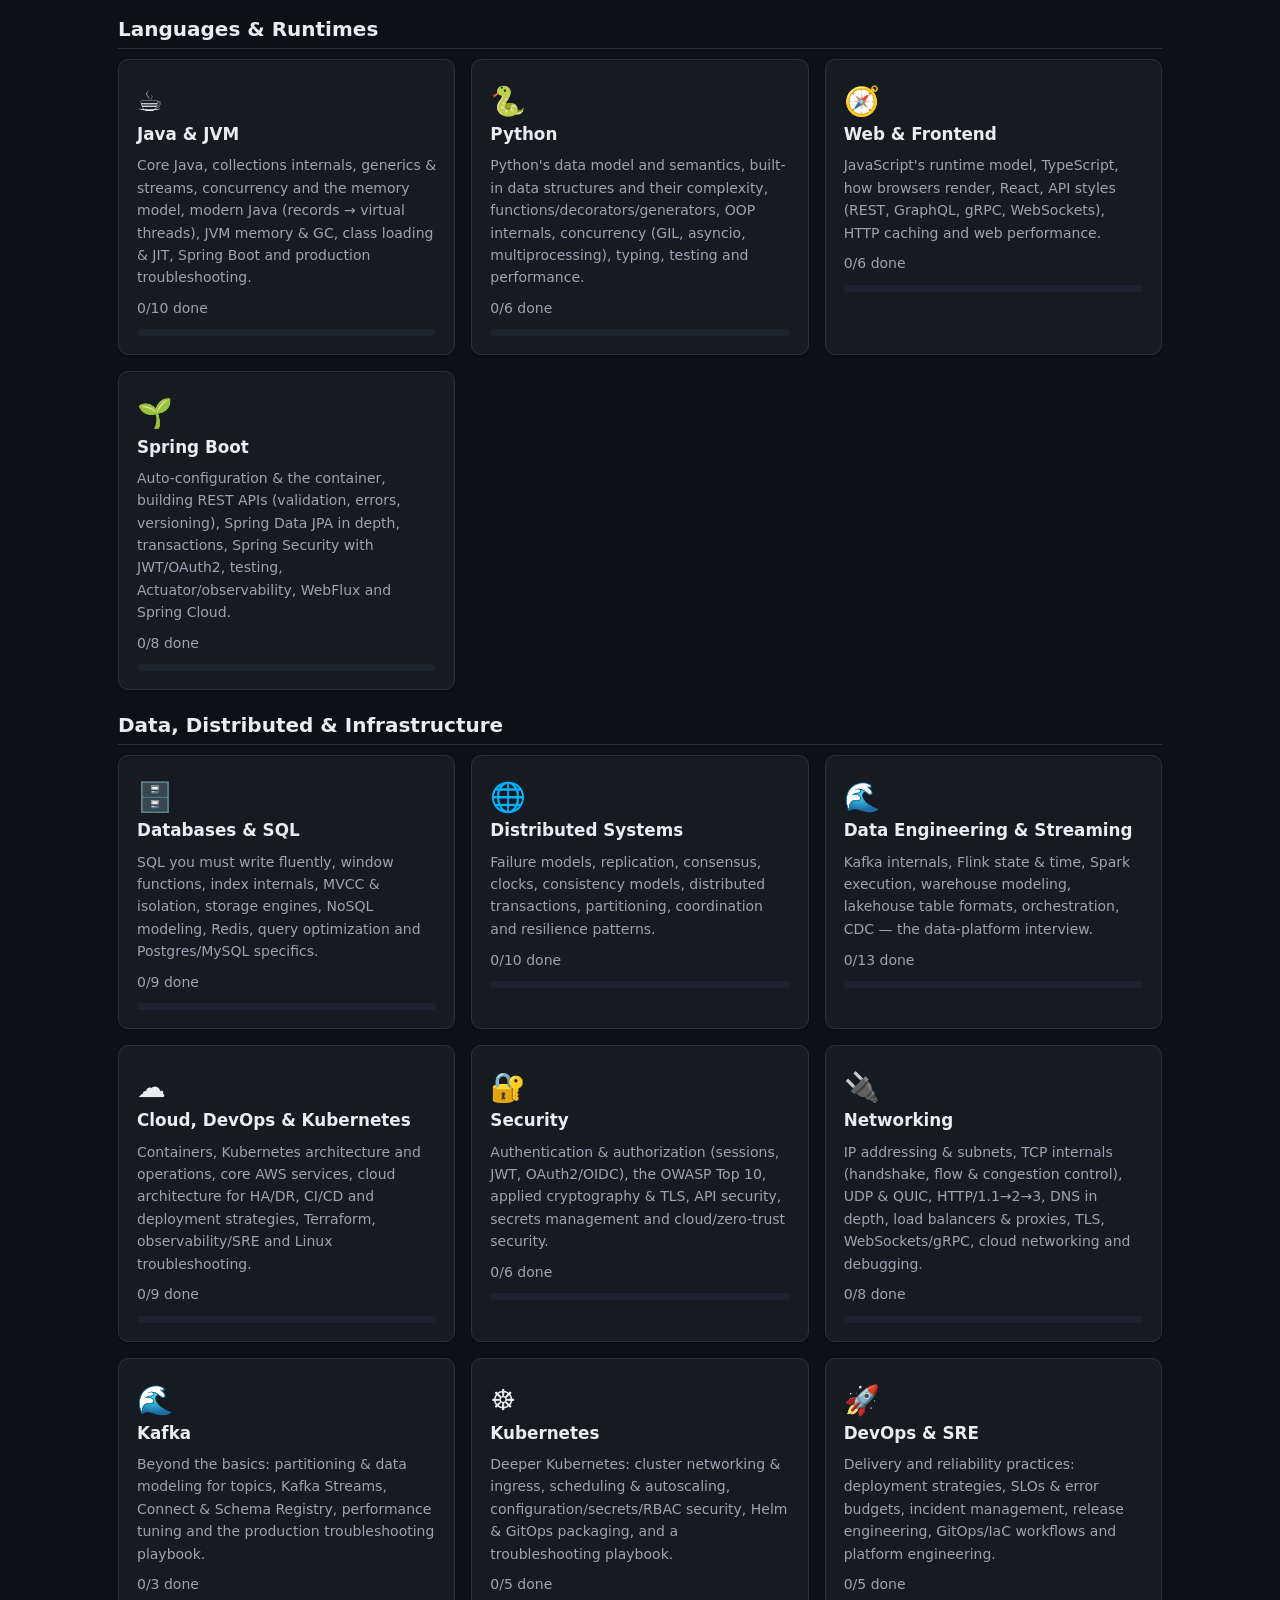
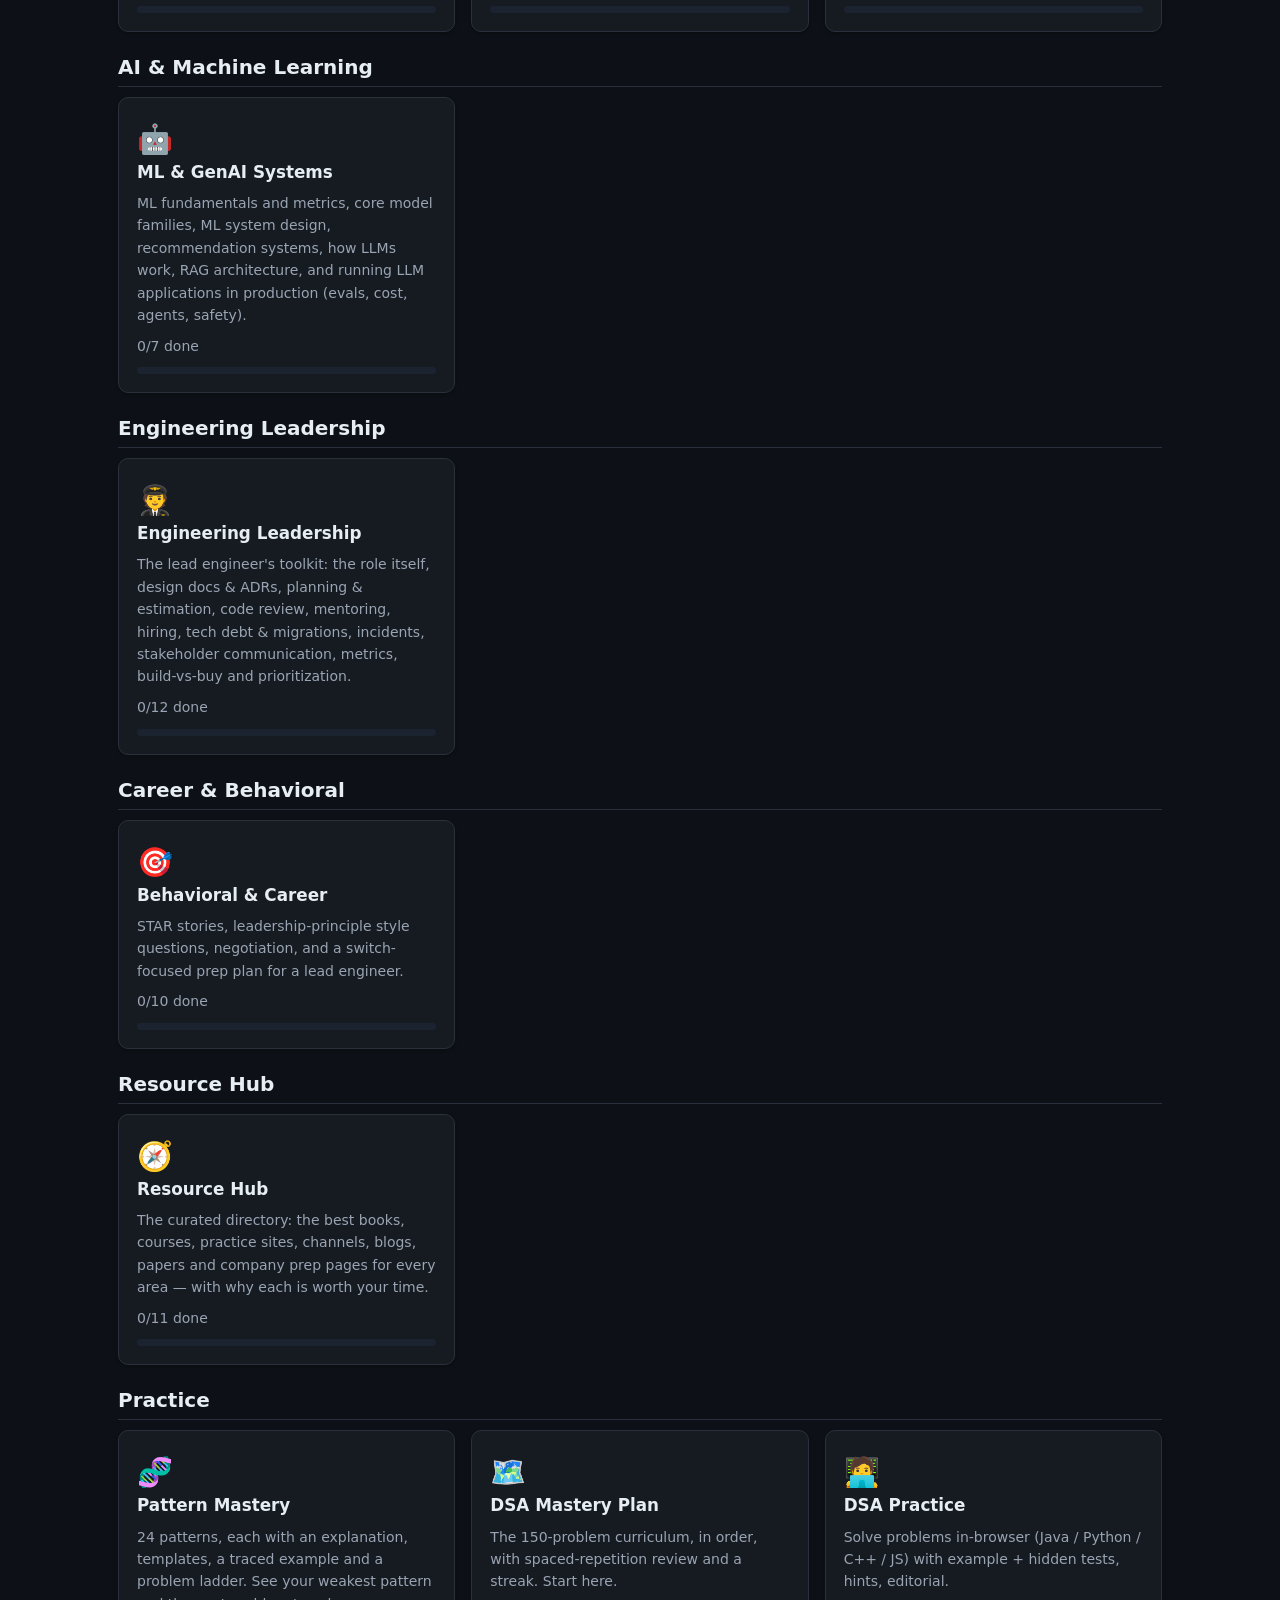
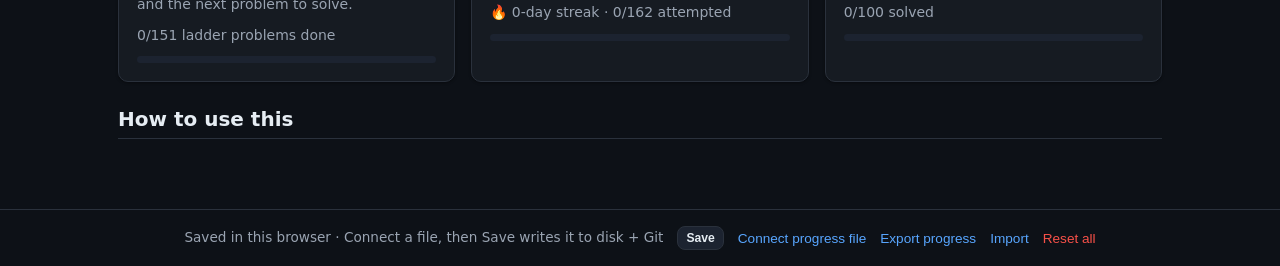
==== commit 111812ba: "Full interview-prep IA: Learn hub, Practice (MCQ, SQL, Debugging, Scenarios), Project round, Roles, " ====
--- a/index.html
+++ b/index.html
@@ -52,6 +52,10 @@
 <script src="data/patterns.js"></script>
 <script src="data/leadership.js"></script>
 <script src="data/architecture.js"></script>
+<script src="data/spring.js"></script>
+<script src="data/networking.js"></script>
+<script src="data/microservices.js"></script>
+<script src="data/platform.js"></script>
 <script src="data/problems.js"></script>
 <script src="data/problems-2.js"></script>
 <script src="data/problems-enrich.js"></script>
